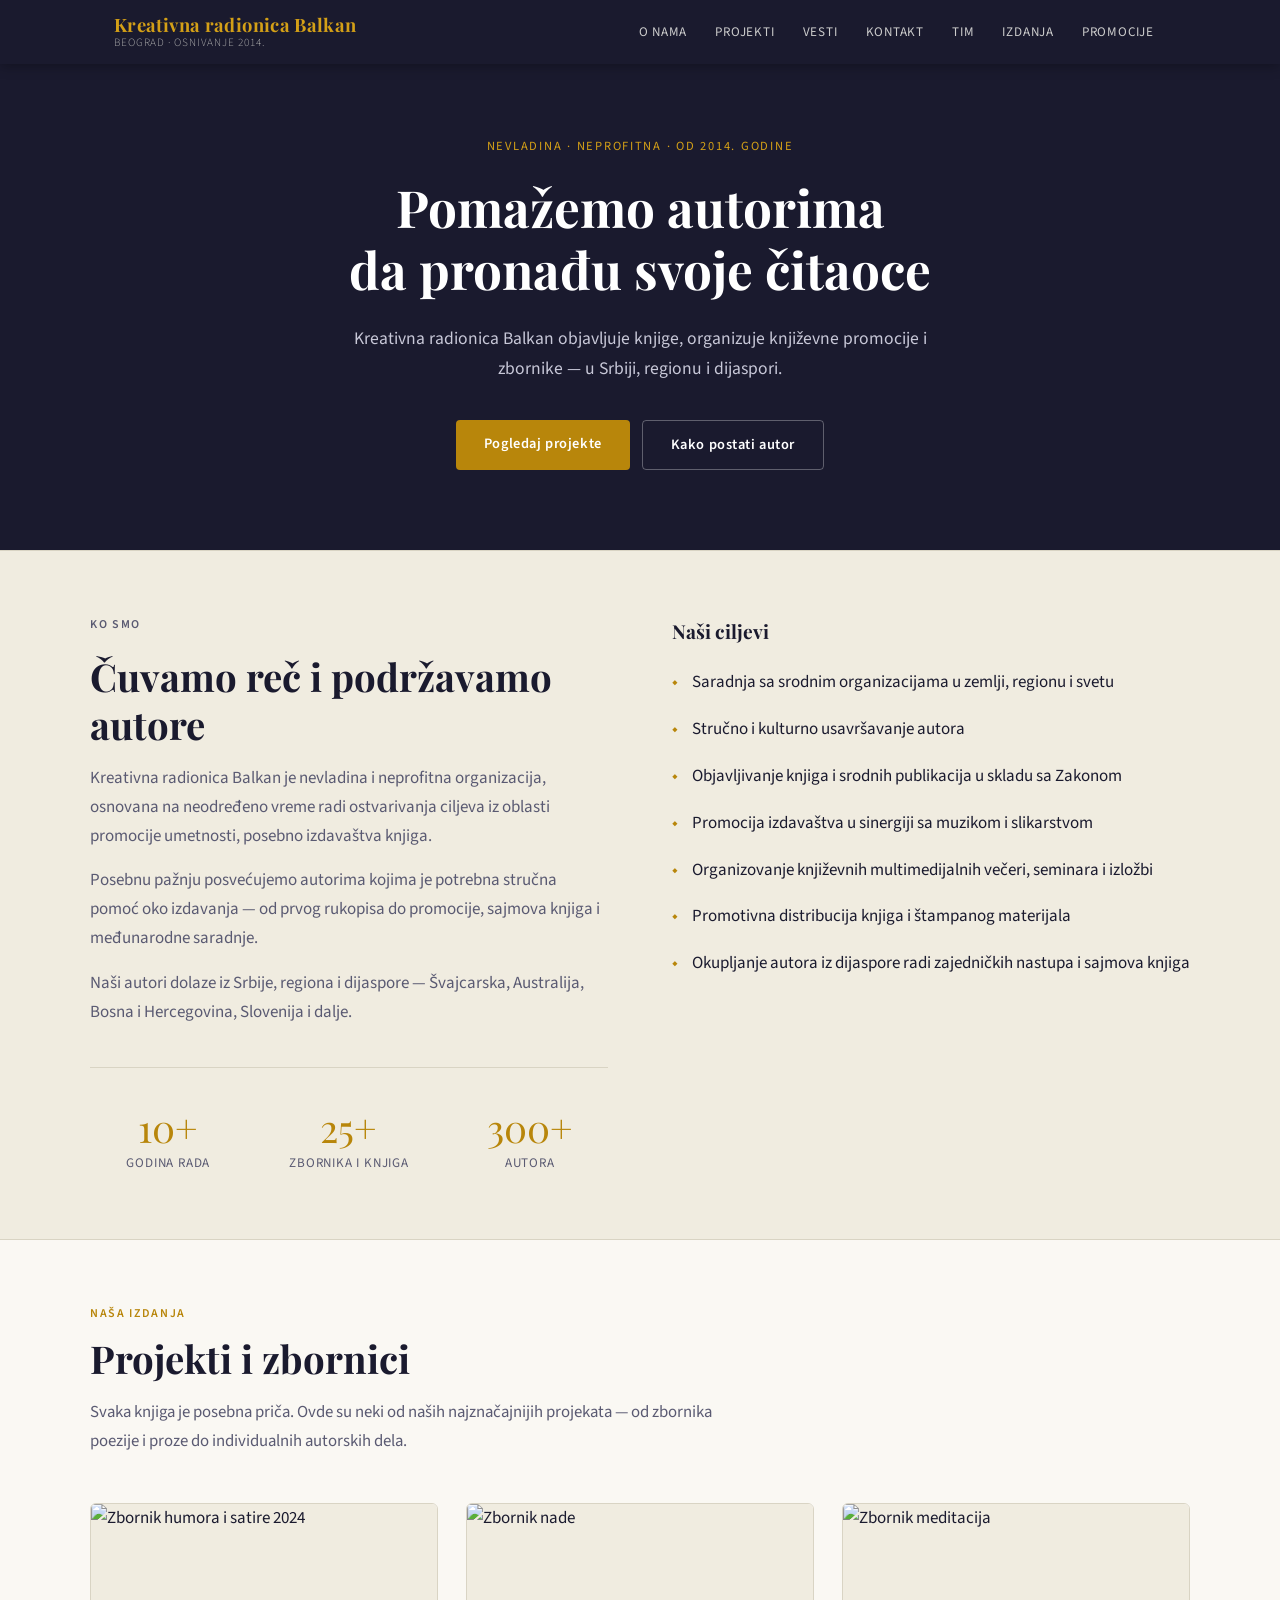
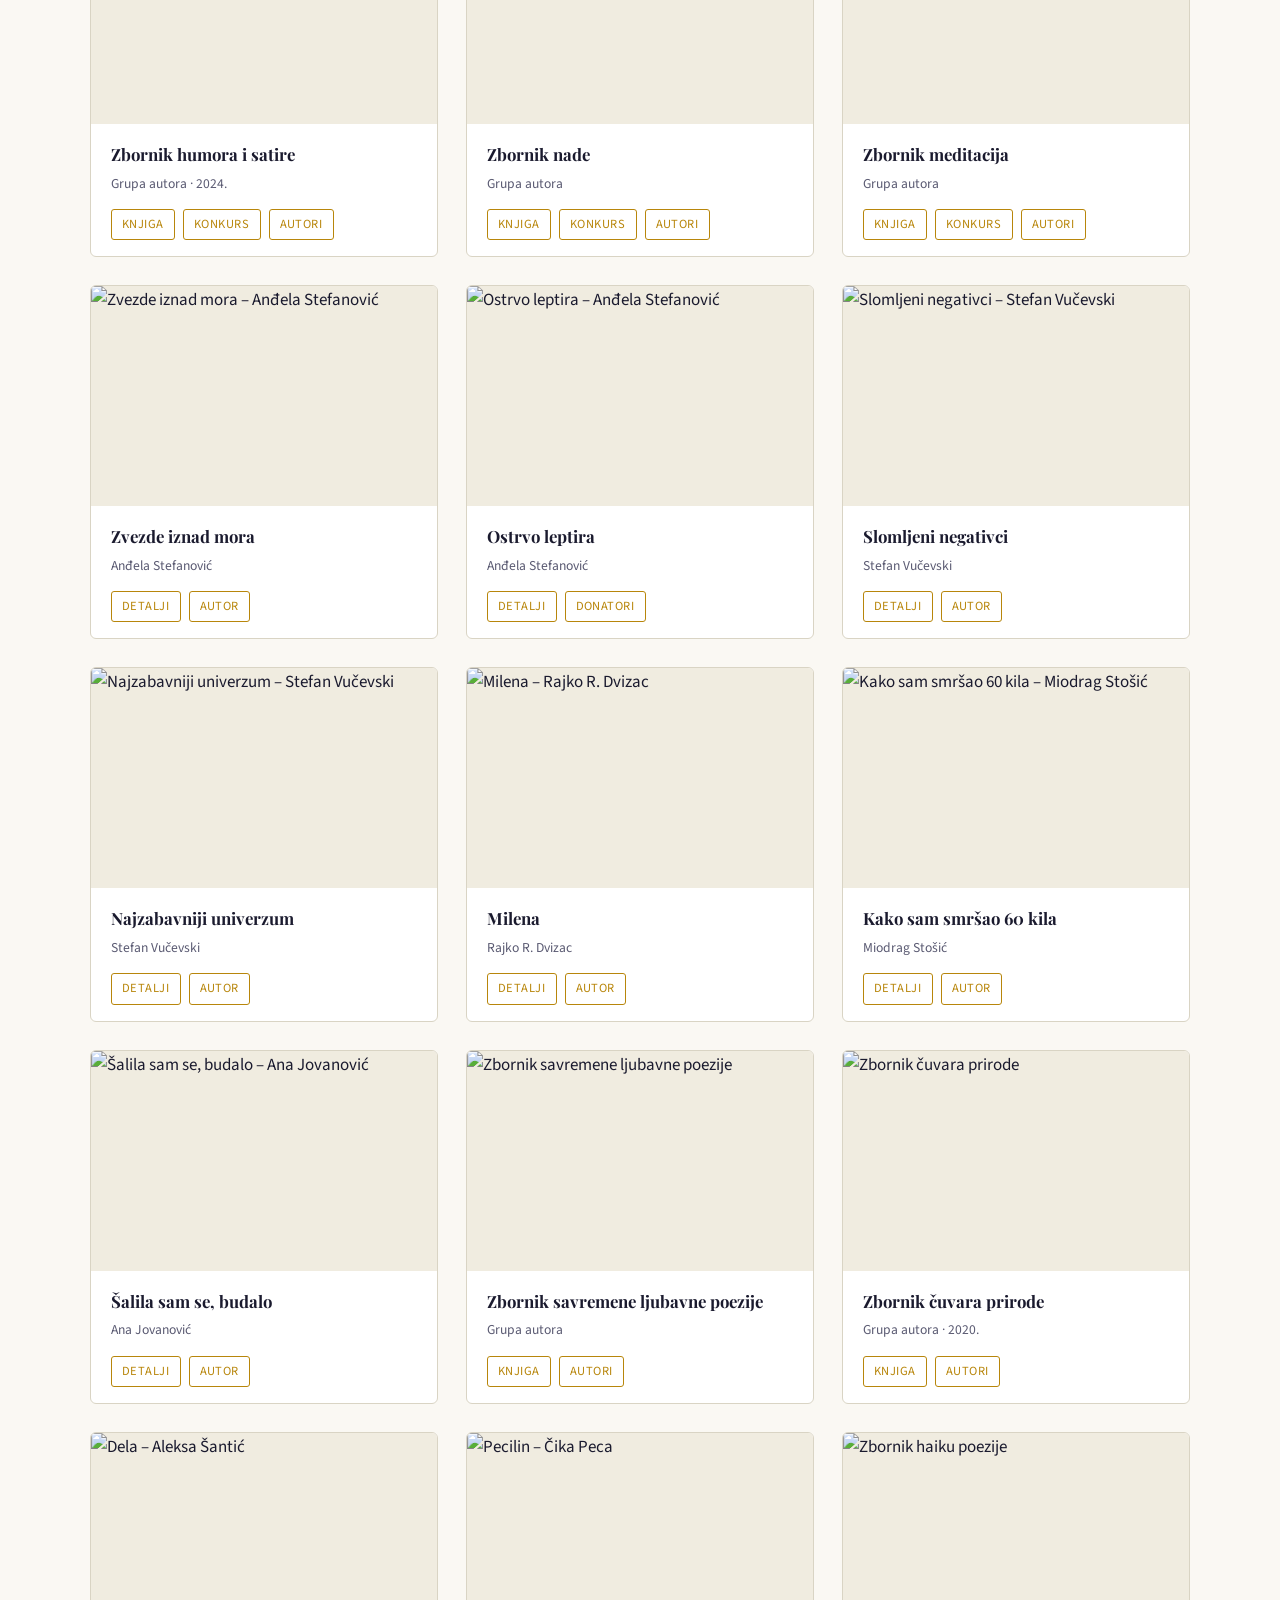
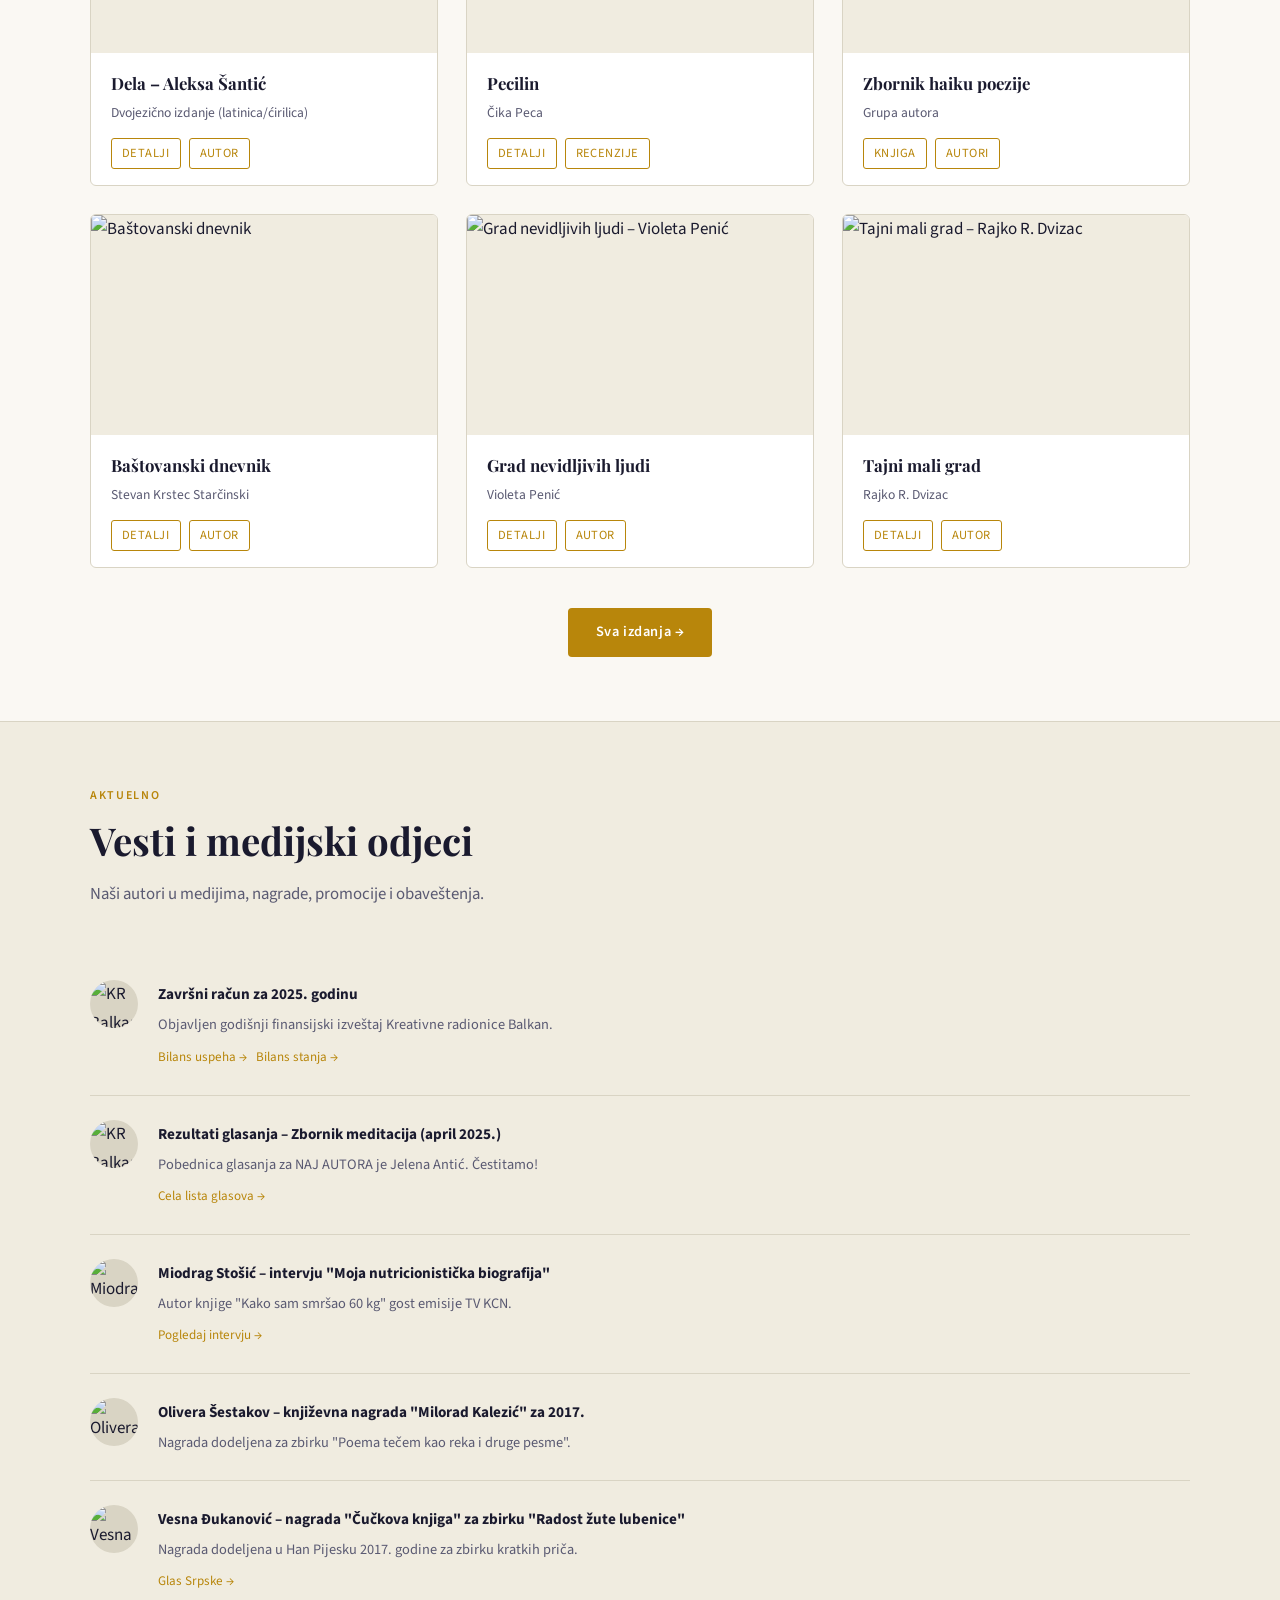
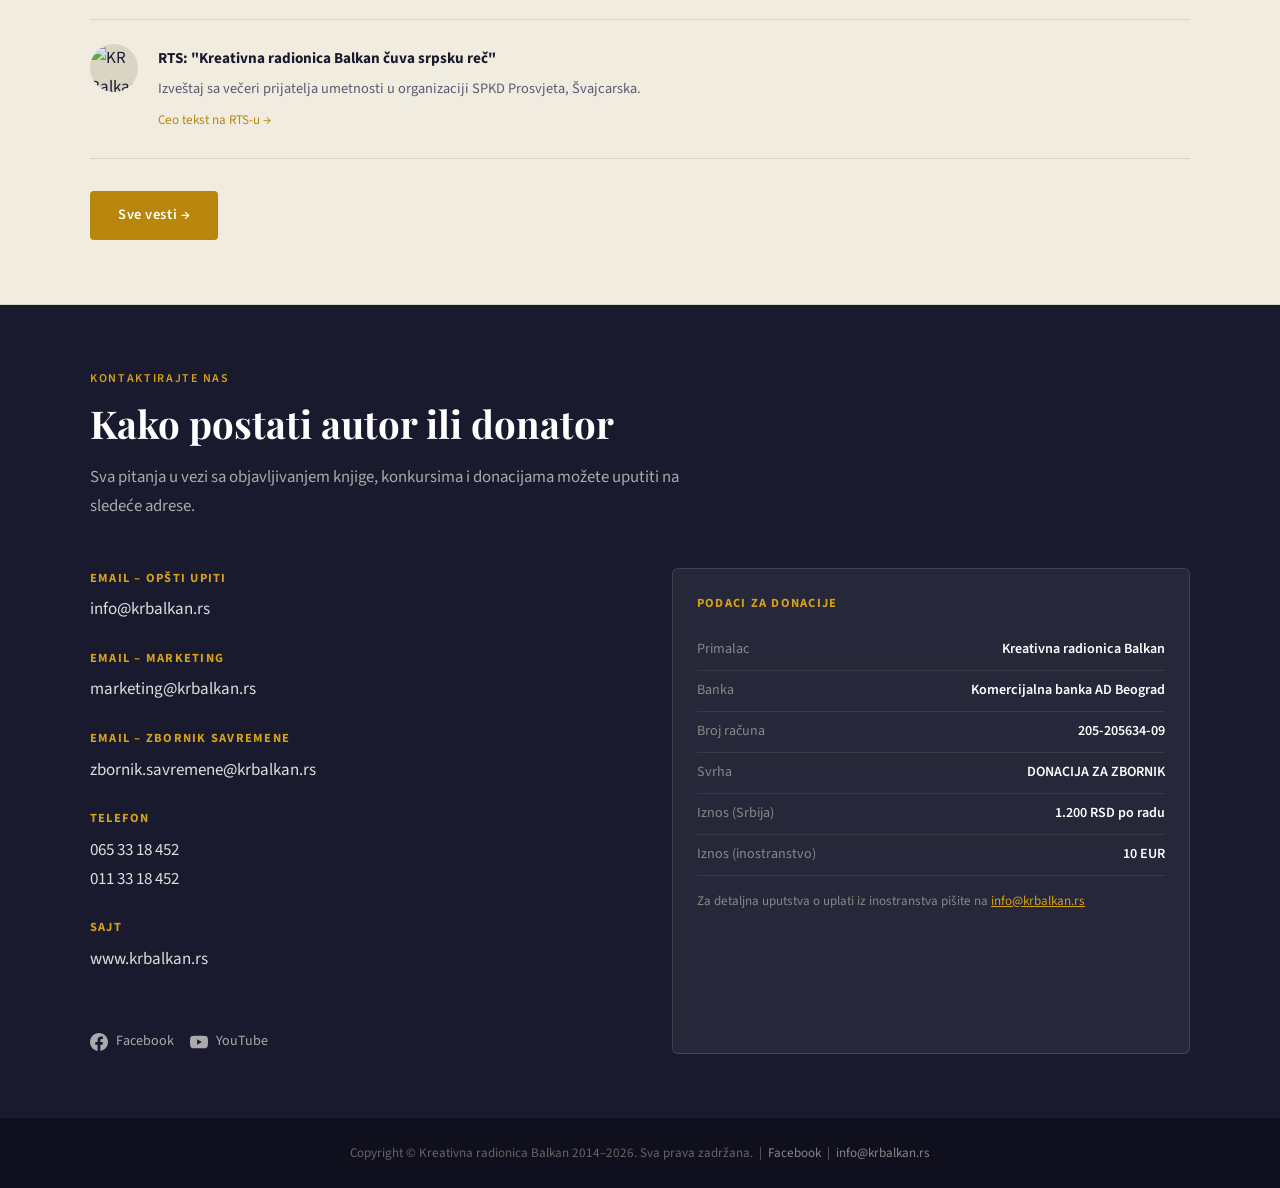
==== index.html @ 3a6af576 "Rename index-2.html to index.html" ====
<!DOCTYPE html>
<html lang="sr">
<head>
  <meta charset="UTF-8">
  <meta name="viewport" content="width=device-width, initial-scale=1.0">
  <title>Kreativna radionica Balkan – Izdavaštvo knjiga, Beograd</title>
  <meta name="description" content="Kreativna radionica Balkan je nevladina neprofitna organizacija iz Beograda koja pomaže autorima da objave knjige, organizuje književne večeri, promocije i konkurse za zbornike.">
  <meta name="keywords" content="kreativna radionica balkan, izdavaštvo knjiga Beograd, objava knjige, književne promocije, zbornici, poezija, proza, KR Balkan">
  <meta name="author" content="Kreativna radionica Balkan">
  <meta property="og:title" content="Kreativna radionica Balkan – Izdavaštvo knjiga">
  <meta property="og:description" content="Pomažemo autorima da objave knjige. Beograd i dijaspora. Zbornici, promocije, međunarodna saradnja.">
  <meta property="og:url" content="https://www.krbalkan.rs">
  <meta property="og:type" content="website">
  <link rel="canonical" href="https://www.krbalkan.rs/">
  <link rel="preconnect" href="https://fonts.googleapis.com">
  <link rel="preconnect" href="https://fonts.gstatic.com" crossorigin>
  <link href="https://fonts.googleapis.com/css2?family=Playfair+Display:ital,wght@0,400;0,700;1,400&family=Source+Sans+3:wght@300;400;600&display=swap" rel="stylesheet">

  <style>
    *, *::before, *::after { box-sizing: border-box; margin: 0; padding: 0; }

    :root {
      --ink:      #1a1a2e;
      --paper:    #faf8f3;
      --cream:    #f0ece0;
      --gold:     #b8860b;
      --gold-lt:  #d4a017;
      --rust:     #8b3a3a;
      --mid:      #5a5a72;
      --rule:     #d9d4c4;
    }

    html { scroll-behavior: smooth; }

    body {
      font-family: 'Source Sans 3', sans-serif;
      background: var(--paper);
      color: var(--ink);
      font-size: 17px;
      line-height: 1.7;
    }

    /* ── HEADER ── */
    header {
      background: var(--ink);
      padding: 0;
      position: sticky;
      top: 0;
      z-index: 100;
      box-shadow: 0 2px 12px rgba(0,0,0,0.3);
    }

    .header-inner {
      max-width: 1100px;
      margin: 0 auto;
      display: flex;
      align-items: center;
      justify-content: space-between;
      padding: 0 24px;
      height: 64px;
    }

    .logo-text {
      font-family: 'Playfair Display', serif;
      color: var(--gold-lt);
      font-size: 1.15rem;
      font-weight: 700;
      letter-spacing: 0.02em;
      text-decoration: none;
      line-height: 1.2;
    }

    .logo-text span {
      display: block;
      font-size: 0.7rem;
      color: #aaa;
      font-weight: 300;
      font-family: 'Source Sans 3', sans-serif;
      letter-spacing: 0.08em;
      text-transform: uppercase;
    }

    nav { display: flex; gap: 4px; }

    nav a {
      color: #ccc;
      text-decoration: none;
      font-size: 0.82rem;
      letter-spacing: 0.06em;
      text-transform: uppercase;
      padding: 8px 12px;
      border-radius: 4px;
      transition: color 0.2s, background 0.2s;
    }

    nav a:hover { color: var(--gold-lt); background: rgba(255,255,255,0.06); }

    .hamburger {
      display: none;
      flex-direction: column;
      gap: 5px;
      cursor: pointer;
      padding: 4px;
      background: none;
      border: none;
    }

    .hamburger span {
      display: block;
      width: 24px;
      height: 2px;
      background: #ccc;
      transition: all 0.3s;
    }

    /* ── HERO ── */
    .hero {
      background: var(--ink);
      color: white;
      padding: 72px 24px 80px;
      text-align: center;
      position: relative;
      overflow: hidden;
    }

    .hero::before {
      content: '';
      position: absolute;
      inset: 0;
      background: url('dugmici/banner.jpg') center/cover no-repeat;
      opacity: 0.12;
    }

    .hero-inner { position: relative; max-width: 720px; margin: 0 auto; }

    .hero-eyebrow {
      font-size: 0.78rem;
      letter-spacing: 0.14em;
      text-transform: uppercase;
      color: var(--gold-lt);
      margin-bottom: 20px;
    }

    .hero h1 {
      font-family: 'Playfair Display', serif;
      font-size: clamp(2rem, 5vw, 3.2rem);
      line-height: 1.2;
      margin-bottom: 24px;
      font-weight: 700;
    }

    .hero-lead {
      font-size: 1.1rem;
      color: #c8c8d8;
      max-width: 580px;
      margin: 0 auto 36px;
    }

    .hero-cta {
      display: inline-flex;
      gap: 12px;
      flex-wrap: wrap;
      justify-content: center;
    }

    .btn {
      display: inline-block;
      padding: 12px 28px;
      border-radius: 4px;
      text-decoration: none;
      font-size: 0.9rem;
      letter-spacing: 0.04em;
      transition: all 0.2s;
      font-weight: 600;
    }

    .btn-primary {
      background: var(--gold);
      color: white;
    }

    .btn-primary:hover { background: var(--gold-lt); }

    .btn-outline {
      border: 1px solid rgba(255,255,255,0.3);
      color: white;
    }

    .btn-outline:hover { border-color: var(--gold-lt); color: var(--gold-lt); }

    /* ── SECTIONS ── */
    section { padding: 64px 24px; }

    .section-inner { max-width: 1100px; margin: 0 auto; }

    .section-label {
      font-size: 0.75rem;
      letter-spacing: 0.14em;
      text-transform: uppercase;
      color: var(--gold);
      margin-bottom: 10px;
      font-weight: 600;
    }

    .section-title {
      font-family: 'Playfair Display', serif;
      font-size: clamp(1.6rem, 3.5vw, 2.4rem);
      margin-bottom: 16px;
      line-height: 1.25;
    }

    .section-lead {
      color: var(--mid);
      max-width: 640px;
      margin-bottom: 48px;
      font-size: 1.05rem;
    }

    .rule { border: none; border-top: 1px solid var(--rule); margin: 0; }

    /* ── O NAMA ── */
    .about { background: var(--cream); }

    .about-grid {
      display: grid;
      grid-template-columns: 1fr 1fr;
      gap: 48px 64px;
      align-items: start;
    }

    .about-text p { color: var(--mid); margin-bottom: 16px; }

    .about-stat-row {
      display: grid;
      grid-template-columns: repeat(3, 1fr);
      gap: 24px;
      margin-top: 40px;
      padding-top: 40px;
      border-top: 1px solid var(--rule);
    }

    .stat { text-align: center; }

    .stat-num {
      font-family: 'Playfair Display', serif;
      font-size: 2.4rem;
      color: var(--gold);
      line-height: 1;
    }

    .stat-label { font-size: 0.82rem; color: var(--mid); margin-top: 6px; text-transform: uppercase; letter-spacing: 0.06em; }

    .about-goals h3 {
      font-family: 'Playfair Display', serif;
      font-size: 1.2rem;
      margin-bottom: 20px;
    }

    .goal-list { list-style: none; }

    .goal-list li {
      display: flex;
      gap: 14px;
      margin-bottom: 18px;
      align-items: flex-start;
    }

    .goal-list li::before {
      content: '◆';
      color: var(--gold);
      font-size: 0.6rem;
      margin-top: 7px;
      flex-shrink: 0;
    }

    /* ── PROJEKTI ── */
    .projects-grid {
      display: grid;
      grid-template-columns: repeat(auto-fill, minmax(280px, 1fr));
      gap: 28px;
    }

    .book-card {
      background: white;
      border: 1px solid var(--rule);
      border-radius: 6px;
      overflow: hidden;
      transition: box-shadow 0.2s, transform 0.2s;
    }

    .book-card:hover {
      box-shadow: 0 8px 28px rgba(0,0,0,0.1);
      transform: translateY(-3px);
    }

    .book-cover {
      width: 100%;
      height: 220px;
      object-fit: cover;
      object-position: top;
      display: block;
      background: var(--cream);
    }

    .book-body { padding: 20px 20px 16px; }

    .book-title {
      font-family: 'Playfair Display', serif;
      font-size: 1.05rem;
      margin-bottom: 6px;
      line-height: 1.3;
    }

    .book-author {
      font-size: 0.85rem;
      color: var(--mid);
      margin-bottom: 14px;
    }

    .book-links { display: flex; flex-wrap: wrap; gap: 8px; }

    .book-link {
      font-size: 0.78rem;
      letter-spacing: 0.04em;
      text-transform: uppercase;
      color: var(--gold);
      text-decoration: none;
      border: 1px solid var(--gold);
      padding: 4px 10px;
      border-radius: 3px;
      transition: all 0.2s;
    }

    .book-link:hover { background: var(--gold); color: white; }

    /* ── INFO / VESTI ── */
    .news { background: var(--cream); }

    .news-list { display: flex; flex-direction: column; gap: 0; }

    .news-item {
      display: flex;
      gap: 20px;
      padding: 24px 0;
      border-bottom: 1px solid var(--rule);
      align-items: flex-start;
    }

    .news-avatar {
      width: 48px;
      height: 48px;
      border-radius: 50%;
      object-fit: cover;
      flex-shrink: 0;
      background: var(--rule);
    }

    .news-content {}
    .news-content strong { font-size: 0.95rem; }
    .news-content p { color: var(--mid); font-size: 0.9rem; margin-top: 4px; }

    .news-link {
      display: inline-block;
      margin-top: 8px;
      font-size: 0.82rem;
      color: var(--gold);
      text-decoration: none;
    }

    .news-link:hover { text-decoration: underline; }

    /* ── KONTAKT ── */
    .contact { background: var(--ink); color: white; }

    .contact .section-title { color: white; }
    .contact .section-lead { color: #aaa; }

    .contact-grid {
      display: grid;
      grid-template-columns: 1fr 1fr;
      gap: 64px;
    }

    .contact-info { display: flex; flex-direction: column; gap: 24px; }

    .contact-block {}

    .contact-block h4 {
      font-size: 0.78rem;
      letter-spacing: 0.1em;
      text-transform: uppercase;
      color: var(--gold-lt);
      margin-bottom: 6px;
    }

    .contact-block a { color: #ddd; text-decoration: none; }
    .contact-block a:hover { color: var(--gold-lt); }

    .social-row { display: flex; gap: 16px; margin-top: 32px; }

    .social-link {
      display: inline-flex;
      align-items: center;
      gap: 8px;
      color: #aaa;
      text-decoration: none;
      font-size: 0.88rem;
      transition: color 0.2s;
    }

    .social-link:hover { color: var(--gold-lt); }

    .bank-box {
      background: rgba(255,255,255,0.06);
      border: 1px solid rgba(255,255,255,0.12);
      border-radius: 6px;
      padding: 24px;
    }

    .bank-box h4 {
      font-size: 0.78rem;
      letter-spacing: 0.1em;
      text-transform: uppercase;
      color: var(--gold-lt);
      margin-bottom: 16px;
    }

    .bank-row { display: flex; justify-content: space-between; padding: 8px 0; border-bottom: 1px solid rgba(255,255,255,0.08); font-size: 0.88rem; }
    .bank-row:last-child { border-bottom: none; }
    .bank-row span:first-child { color: #888; }
    .bank-row span:last-child { color: white; font-weight: 600; }

    /* ── FOOTER ── */
    footer {
      background: #0f0f1e;
      color: #666;
      text-align: center;
      padding: 24px;
      font-size: 0.82rem;
    }

    footer a { color: #888; text-decoration: none; }
    footer a:hover { color: var(--gold-lt); }

    /* ── MOBILE NAV ── */
    @media (max-width: 768px) {
      .hamburger { display: flex; }

      nav {
        display: none;
        position: absolute;
        top: 64px;
        left: 0;
        right: 0;
        background: var(--ink);
        flex-direction: column;
        padding: 12px 0;
        border-top: 1px solid rgba(255,255,255,0.1);
      }

      nav.open { display: flex; }
      nav a { padding: 12px 24px; font-size: 0.9rem; }

      .about-grid { grid-template-columns: 1fr; gap: 32px; }
      .about-stat-row { grid-template-columns: repeat(3, 1fr); }
      .contact-grid { grid-template-columns: 1fr; gap: 40px; }
      .projects-grid { grid-template-columns: repeat(auto-fill, minmax(240px, 1fr)); }
    }

    @media (max-width: 480px) {
      .about-stat-row { grid-template-columns: 1fr 1fr; }
      .stat:last-child { grid-column: span 2; }
    }
  </style>
</head>
<body>

<!-- ══ HEADER ══ -->
<header>
  <div class="header-inner">
    <a href="#" class="logo-text">
      Kreativna radionica Balkan
      <span>Beograd · Osnivanje 2014.</span>
    </a>
    <button class="hamburger" id="hamburger" aria-label="Meni">
      <span></span><span></span><span></span>
    </button>
    <nav id="nav">
      <a href="#o-nama">O nama</a>
      <a href="#projekti">Projekti</a>
      <a href="#vesti">Vesti</a>
      <a href="#kontakt">Kontakt</a>
      <a href="kreativni_tim.html">Tim</a>
      <a href="izdanja.html">Izdanja</a>
      <a href="promocije.html">Promocije</a>
    </nav>
  </div>
</header>

<!-- ══ HERO ══ -->
<section class="hero">
  <div class="hero-inner">
    <p class="hero-eyebrow">Nevladina · Neprofitna · Od 2014. godine</p>
    <h1>Pomažemo autorima<br>da pronađu svoje čitaoce</h1>
    <p class="hero-lead">
      Kreativna radionica Balkan objavljuje knjige, organizuje književne promocije i zbornike — u Srbiji, regionu i dijaspori.
    </p>
    <div class="hero-cta">
      <a href="#projekti" class="btn btn-primary">Pogledaj projekte</a>
      <a href="#kontakt" class="btn btn-outline">Kako postati autor</a>
    </div>
  </div>
</section>

<hr class="rule">

<!-- ══ O NAMA ══ -->
<section class="about" id="o-nama">
  <div class="section-inner">
    <div class="about-grid">
      <div class="about-text">
        <p class="section-label">Ko smo</p>
        <h2 class="section-title">Čuvamo reč i podržavamo autore</h2>
        <p>
          Kreativna radionica Balkan je nevladina i neprofitna organizacija, osnovana na neodređeno vreme radi ostvarivanja ciljeva iz oblasti promocije umetnosti, posebno izdavaštva knjiga.
        </p>
        <p>
          Posebnu pažnju posvećujemo autorima kojima je potrebna stručna pomoć oko izdavanja — od prvog rukopisa do promocije, sajmova knjiga i međunarodne saradnje.
        </p>
        <p>
          Naši autori dolaze iz Srbije, regiona i dijaspore — Švajcarska, Australija, Bosna i Hercegovina, Slovenija i dalje.
        </p>

        <div class="about-stat-row">
          <div class="stat">
            <div class="stat-num">10+</div>
            <div class="stat-label">Godina rada</div>
          </div>
          <div class="stat">
            <div class="stat-num">25+</div>
            <div class="stat-label">Zbornika i knjiga</div>
          </div>
          <div class="stat">
            <div class="stat-num">300+</div>
            <div class="stat-label">Autora</div>
          </div>
        </div>
      </div>

      <div class="about-goals">
        <h3>Naši ciljevi</h3>
        <ul class="goal-list">
          <li>Saradnja sa srodnim organizacijama u zemlji, regionu i svetu</li>
          <li>Stručno i kulturno usavršavanje autora</li>
          <li>Objavljivanje knjiga i srodnih publikacija u skladu sa Zakonom</li>
          <li>Promocija izdavaštva u sinergiji sa muzikom i slikarstvom</li>
          <li>Organizovanje književnih multimedijalnih večeri, seminara i izložbi</li>
          <li>Promotivna distribucija knjiga i štampanog materijala</li>
          <li>Okupljanje autora iz dijaspore radi zajedničkih nastupa i sajmova knjiga</li>
        </ul>
      </div>
    </div>
  </div>
</section>

<hr class="rule">

<!-- ══ PROJEKTI ══ -->
<section id="projekti">
  <div class="section-inner">
    <p class="section-label">Naša izdanja</p>
    <h2 class="section-title">Projekti i zbornici</h2>
    <p class="section-lead">Svaka knjiga je posebna priča. Ovde su neki od naših najznačajnijih projekata — od zbornika poezije i proze do individualnih autorskih dela.</p>

    <div class="projects-grid">

      <div class="book-card">
        <img class="book-cover" src="projekti/zbornik-humora-i-satire-cirilica.jpg" alt="Zbornik humora i satire 2024" loading="lazy">
        <div class="book-body">
          <h3 class="book-title">Zbornik humora i satire</h3>
          <p class="book-author">Grupa autora · 2024.</p>
          <div class="book-links">
            <a class="book-link" href="projekti/zbornik humora i satire 2024.pdf">Knjiga</a>
            <a class="book-link" href="projekti/konkurs - zbornik humora i satire.pdf">Konkurs</a>
            <a class="book-link" href="zbornik-humora-i-satire_autori.html">Autori</a>
          </div>
        </div>
      </div>

      <div class="book-card">
        <img class="book-cover" src="projekti/zbornik-nade.jpg" alt="Zbornik nade" loading="lazy">
        <div class="book-body">
          <h3 class="book-title">Zbornik nade</h3>
          <p class="book-author">Grupa autora</p>
          <div class="book-links">
            <a class="book-link" href="projekti/zbornik nade.pdf">Knjiga</a>
            <a class="book-link" href="projekti/konkurs za zbornik nade.pdf">Konkurs</a>
            <a class="book-link" href="zbornik-nade_autori.html">Autori</a>
          </div>
        </div>
      </div>

      <div class="book-card">
        <img class="book-cover" src="projekti/zbornik-meditacija.jpg" alt="Zbornik meditacija" loading="lazy">
        <div class="book-body">
          <h3 class="book-title">Zbornik meditacija</h3>
          <p class="book-author">Grupa autora</p>
          <div class="book-links">
            <a class="book-link" href="projekti/zbornik-meditacija_glasanje.pdf">Knjiga</a>
            <a class="book-link" href="projekti/konkurs - zbornik meditacija.pdf">Konkurs</a>
            <a class="book-link" href="zbornik-meditacija_autori.html">Autori</a>
          </div>
        </div>
      </div>

      <div class="book-card">
        <img class="book-cover" src="izdanja/zvezde-iznad-mora.jpg" alt="Zvezde iznad mora – Anđela Stefanović" loading="lazy">
        <div class="book-body">
          <h3 class="book-title">Zvezde iznad mora</h3>
          <p class="book-author">Anđela Stefanović</p>
          <div class="book-links">
            <a class="book-link" href="zvezde-iznad-mora(2).html">Detalji</a>
            <a class="book-link" href="autor-andjela-stefanovic(4).html">Autor</a>
          </div>
        </div>
      </div>

      <div class="book-card">
        <img class="book-cover" src="projekti/ostrvo-leptira.jpg" alt="Ostrvo leptira – Anđela Stefanović" loading="lazy">
        <div class="book-body">
          <h3 class="book-title">Ostrvo leptira</h3>
          <p class="book-author">Anđela Stefanović</p>
          <div class="book-links">
            <a class="book-link" href="ostrvo-leptira(2).html">Detalji</a>
            <a class="book-link" href="donatori-pojedinci_ostrvo-leptira.html">Donatori</a>
          </div>
        </div>
      </div>

      <div class="book-card">
        <img class="book-cover" src="izdanja/slomljeni-negativci.jpg" alt="Slomljeni negativci – Stefan Vučevski" loading="lazy">
        <div class="book-body">
          <h3 class="book-title">Slomljeni negativci</h3>
          <p class="book-author">Stefan Vučevski</p>
          <div class="book-links">
            <a class="book-link" href="slomljeni-negativci(2).html">Detalji</a>
            <a class="book-link" href="autor-stefan-vucevski_2(2).html">Autor</a>
          </div>
        </div>
      </div>

      <div class="book-card">
        <img class="book-cover" src="projekti/najzabavniji-univerzum.jpg" alt="Najzabavniji univerzum – Stefan Vučevski" loading="lazy">
        <div class="book-body">
          <h3 class="book-title">Najzabavniji univerzum</h3>
          <p class="book-author">Stefan Vučevski</p>
          <div class="book-links">
            <a class="book-link" href="najzabavniji-univerzum(2).html">Detalji</a>
            <a class="book-link" href="autor-stefan-vucevski_2(2).html">Autor</a>
          </div>
        </div>
      </div>

      <div class="book-card">
        <img class="book-cover" src="projekti/milena.jpg" alt="Milena – Rajko R. Dvizac" loading="lazy">
        <div class="book-body">
          <h3 class="book-title">Milena</h3>
          <p class="book-author">Rajko R. Dvizac</p>
          <div class="book-links">
            <a class="book-link" href="milena(2).html">Detalji</a>
            <a class="book-link" href="autor-rajko-dvizac(5).html">Autor</a>
          </div>
        </div>
      </div>

      <div class="book-card">
        <img class="book-cover" src="izdanja/kako-sam-smrsao-60-kila.jpg" alt="Kako sam smršao 60 kila – Miodrag Stošić" loading="lazy">
        <div class="book-body">
          <h3 class="book-title">Kako sam smršao 60 kila</h3>
          <p class="book-author">Miodrag Stošić</p>
          <div class="book-links">
            <a class="book-link" href="kako-sam-smrsao-60-kila(2).html">Detalji</a>
            <a class="book-link" href="autor-miodrag-stosic(4).html">Autor</a>
          </div>
        </div>
      </div>

      <div class="book-card">
        <img class="book-cover" src="izdanja/salila-sam-se,-budalo.jpg" alt="Šalila sam se, budalo – Ana Jovanović" loading="lazy">
        <div class="book-body">
          <h3 class="book-title">Šalila sam se, budalo</h3>
          <p class="book-author">Ana Jovanović</p>
          <div class="book-links">
            <a class="book-link" href="salila-sam-se,-budalo(2).html">Detalji</a>
            <a class="book-link" href="autor-ana-jovanovic.html">Autor</a>
          </div>
        </div>
      </div>

      <div class="book-card">
        <img class="book-cover" src="projekti/zbornik-savremene-ljubavne-poezije.jpg" alt="Zbornik savremene ljubavne poezije" loading="lazy">
        <div class="book-body">
          <h3 class="book-title">Zbornik savremene ljubavne poezije</h3>
          <p class="book-author">Grupa autora</p>
          <div class="book-links">
            <a class="book-link" href="projekti/zbornik savremene ljubavne poezije.pdf">Knjiga</a>
            <a class="book-link" href="zbornik-savremene-ljubavne-poezije_autori.html">Autori</a>
          </div>
        </div>
      </div>

      <div class="book-card">
        <img class="book-cover" src="projekti/zbornik-cuvara-prirode.jpg" alt="Zbornik čuvara prirode" loading="lazy">
        <div class="book-body">
          <h3 class="book-title">Zbornik čuvara prirode</h3>
          <p class="book-author">Grupa autora · 2020.</p>
          <div class="book-links">
            <a class="book-link" href="projekti/zbornik cuvara prirode.pdf">Knjiga</a>
            <a class="book-link" href="zbornik-cuvara-prirode_autori.html">Autori</a>
          </div>
        </div>
      </div>

      <div class="book-card">
        <img class="book-cover" src="projekti/dela-(aleksa-santic)-dvojezicno.jpg" alt="Dela – Aleksa Šantić" loading="lazy">
        <div class="book-body">
          <h3 class="book-title">Dela – Aleksa Šantić</h3>
          <p class="book-author">Dvojezično izdanje (latinica/ćirilica)</p>
          <div class="book-links">
            <a class="book-link" href="projekti_aleksa-santic-dela.html">Detalji</a>
            <a class="book-link" href="autor-aleksa-santic(4).html">Autor</a>
          </div>
        </div>
      </div>

      <div class="book-card">
        <img class="book-cover" src="projekti/pecilin.jpg" alt="Pecilin – Čika Peca" loading="lazy">
        <div class="book-body">
          <h3 class="book-title">Pecilin</h3>
          <p class="book-author">Čika Peca</p>
          <div class="book-links">
            <a class="book-link" href="pecilin.html">Detalji</a>
            <a class="book-link" href="recenzije_pecilin.html">Recenzije</a>
          </div>
        </div>
      </div>

      <div class="book-card">
        <img class="book-cover" src="projekti/zbornik-haiku-poezije.jpg" alt="Zbornik haiku poezije" loading="lazy">
        <div class="book-body">
          <h3 class="book-title">Zbornik haiku poezije</h3>
          <p class="book-author">Grupa autora</p>
          <div class="book-links">
            <a class="book-link" href="projekti/zbornik haiku poezije.pdf">Knjiga</a>
            <a class="book-link" href="zbornik-haiku_poezije_autori.html">Autori</a>
          </div>
        </div>
      </div>

      <div class="book-card">
        <img class="book-cover" src="projekti/bastovanski-dnevnik--knjiga-01.jpg" alt="Baštovanski dnevnik" loading="lazy">
        <div class="book-body">
          <h3 class="book-title">Baštovanski dnevnik</h3>
          <p class="book-author">Stevan Krstec Starčinski</p>
          <div class="book-links">
            <a class="book-link" href="bastovanski-dnevnik-knjiga1.html">Detalji</a>
            <a class="book-link" href="stevan-projekti.html">Autor</a>
          </div>
        </div>
      </div>

      <div class="book-card">
        <img class="book-cover" src="izdanja/grad-nevidljivih-ljudi.jpg" alt="Grad nevidljivih ljudi – Violeta Penić" loading="lazy">
        <div class="book-body">
          <h3 class="book-title">Grad nevidljivih ljudi</h3>
          <p class="book-author">Violeta Penić</p>
          <div class="book-links">
            <a class="book-link" href="grad-nevidljivih-ljudi(2).html">Detalji</a>
            <a class="book-link" href="autor-violeta-penic(4).html">Autor</a>
          </div>
        </div>
      </div>

      <div class="book-card">
        <img class="book-cover" src="projekti/tajni-mali-grad.jpg" alt="Tajni mali grad – Rajko R. Dvizac" loading="lazy">
        <div class="book-body">
          <h3 class="book-title">Tajni mali grad</h3>
          <p class="book-author">Rajko R. Dvizac</p>
          <div class="book-links">
            <a class="book-link" href="tajni-mali-grad(2).html">Detalji</a>
            <a class="book-link" href="autor-rajko-dvizac(4).html">Autor</a>
          </div>
        </div>
      </div>

    </div>

    <p style="margin-top:40px; text-align:center;">
      <a href="izdanja.html" class="btn btn-primary" style="background:var(--gold);">Sva izdanja →</a>
    </p>
  </div>
</section>

<hr class="rule">

<!-- ══ VESTI ══ -->
<section class="news" id="vesti">
  <div class="section-inner">
    <p class="section-label">Aktuelno</p>
    <h2 class="section-title">Vesti i medijski odjeci</h2>
    <p class="section-lead">Naši autori u medijima, nagrade, promocije i obaveštenja.</p>

    <div class="news-list">

      <div class="news-item">
        <img class="news-avatar" src="dugmici/profile_picture1.jpg" alt="KR Balkan">
        <div class="news-content">
          <strong>Završni račun za 2025. godinu</strong>
          <p>Objavljen godišnji finansijski izveštaj Kreativne radionice Balkan.</p>
          <a class="news-link" href="info/zavrsni racun 2025-bilans uspeha.pdf">Bilans uspeha →</a>
          &nbsp;
          <a class="news-link" href="info/zavrsni racun 2025-bilans stanja.pdf">Bilans stanja →</a>
        </div>
      </div>

      <div class="news-item">
        <img class="news-avatar" src="dugmici/profile_picture1.jpg" alt="KR Balkan">
        <div class="news-content">
          <strong>Rezultati glasanja – Zbornik meditacija (april 2025.)</strong>
          <p>Pobednica glasanja za NAJ AUTORA je Jelena Antić. Čestitamo!</p>
          <a class="news-link" href="info.html">Cela lista glasova →</a>
        </div>
      </div>

      <div class="news-item">
        <img class="news-avatar" src="autori/miodrag-stosic-2(4).jpg" alt="Miodrag Stošić">
        <div class="news-content">
          <strong>Miodrag Stošić – intervju "Moja nutricionistička biografija"</strong>
          <p>Autor knjige "Kako sam smršao 60 kg" gost emisije TV KCN.</p>
          <a class="news-link" href="https://www.youtube.com/watch?v=43dzVXLql_s" target="_blank" rel="noopener">Pogledaj intervju →</a>
        </div>
      </div>

      <div class="news-item">
        <img class="news-avatar" src="autori/olivera-sestakov(4).jpg" alt="Olivera Šestakov">
        <div class="news-content">
          <strong>Olivera Šestakov – književna nagrada "Milorad Kalezić" za 2017.</strong>
          <p>Nagrada dodeljena za zbirku "Poema tečem kao reka i druge pesme".</p>
        </div>
      </div>

      <div class="news-item">
        <img class="news-avatar" src="autori/vesna-djukanovic(4).jpg" alt="Vesna Đukanović">
        <div class="news-content">
          <strong>Vesna Đukanović – nagrada "Čučkova knjiga" za zbirku "Radost žute lubenice"</strong>
          <p>Nagrada dodeljena u Han Pijesku 2017. godine za zbirku kratkih priča.</p>
          <a class="news-link" href="http://www.glassrpske.com/kultura/vijesti/Vesna-Djukanovic-dobitnik-nagrade-Cuckova-knjiga/lat/232050.html" target="_blank" rel="noopener">Glas Srpske →</a>
        </div>
      </div>

      <div class="news-item">
        <img class="news-avatar" src="dugmici/profile_picture1.jpg" alt="KR Balkan">
        <div class="news-content">
          <strong>RTS: "Kreativna radionica Balkan čuva srpsku reč"</strong>
          <p>Izveštaj sa večeri prijatelja umetnosti u organizaciji SPKD Prosvjeta, Švajcarska.</p>
          <a class="news-link" href="http://www.rts.rs/page/rts/ci/Dijaspora/story/1516/vesti/3133259/kreativna-radionica-balkan-cuva-srpsku-rec.html" target="_blank" rel="noopener">Ceo tekst na RTS-u →</a>
        </div>
      </div>

    </div>

    <p style="margin-top:32px;">
      <a href="info.html" class="btn btn-primary" style="background:var(--gold);">Sve vesti →</a>
    </p>
  </div>
</section>

<hr class="rule">

<!-- ══ KONTAKT ══ -->
<section class="contact" id="kontakt">
  <div class="section-inner">
    <p class="section-label" style="color:var(--gold-lt);">Kontaktirajte nas</p>
    <h2 class="section-title">Kako postati autor ili donator</h2>
    <p class="section-lead">Sva pitanja u vezi sa objavljivanjem knjige, konkursima i donacijama možete uputiti na sledeće adrese.</p>

    <div class="contact-grid">
      <div class="contact-info">
        <div class="contact-block">
          <h4>Email – opšti upiti</h4>
          <a href="mailto:info@krbalkan.rs">info@krbalkan.rs</a>
        </div>
        <div class="contact-block">
          <h4>Email – marketing</h4>
          <a href="mailto:marketing@krbalkan.rs">marketing@krbalkan.rs</a>
        </div>
        <div class="contact-block">
          <h4>Email – zbornik savremene</h4>
          <a href="mailto:zbornik.savremene@krbalkan.rs">zbornik.savremene@krbalkan.rs</a>
        </div>
        <div class="contact-block">
          <h4>Telefon</h4>
          <a href="tel:+381653318452">065 33 18 452</a><br>
          <a href="tel:+381113318452">011 33 18 452</a>
        </div>
        <div class="contact-block">
          <h4>Sajt</h4>
          <a href="https://www.krbalkan.rs">www.krbalkan.rs</a>
        </div>

        <div class="social-row">
          <a class="social-link" href="https://www.facebook.com/kreativna.radionicabalkan" target="_blank" rel="noopener">
            <svg width="18" height="18" viewBox="0 0 24 24" fill="currentColor"><path d="M24 12.073c0-6.627-5.373-12-12-12s-12 5.373-12 12c0 5.99 4.388 10.954 10.125 11.854v-8.385H7.078v-3.47h3.047V9.43c0-3.007 1.792-4.669 4.533-4.669 1.312 0 2.686.235 2.686.235v2.953H15.83c-1.491 0-1.956.925-1.956 1.874v2.25h3.328l-.532 3.47h-2.796v8.385C19.612 23.027 24 18.062 24 12.073z"/></svg>
            Facebook
          </a>
          <a class="social-link" href="https://www.youtube.com/" target="_blank" rel="noopener">
            <svg width="18" height="18" viewBox="0 0 24 24" fill="currentColor"><path d="M23.498 6.186a3.016 3.016 0 0 0-2.122-2.136C19.505 3.545 12 3.545 12 3.545s-7.505 0-9.377.505A3.017 3.017 0 0 0 .502 6.186C0 8.07 0 12 0 12s0 3.93.502 5.814a3.016 3.016 0 0 0 2.122 2.136c1.871.505 9.376.505 9.376.505s7.505 0 9.377-.505a3.015 3.015 0 0 0 2.122-2.136C24 15.93 24 12 24 12s0-3.93-.502-5.814zM9.545 15.568V8.432L15.818 12l-6.273 3.568z"/></svg>
            YouTube
          </a>
        </div>
      </div>

      <div class="bank-box">
        <h4>Podaci za donacije</h4>
        <div class="bank-row">
          <span>Primalac</span>
          <span>Kreativna radionica Balkan</span>
        </div>
        <div class="bank-row">
          <span>Banka</span>
          <span>Komercijalna banka AD Beograd</span>
        </div>
        <div class="bank-row">
          <span>Broj računa</span>
          <span>205-205634-09</span>
        </div>
        <div class="bank-row">
          <span>Svrha</span>
          <span>DONACIJA ZA ZBORNIK</span>
        </div>
        <div class="bank-row">
          <span>Iznos (Srbija)</span>
          <span>1.200 RSD po radu</span>
        </div>
        <div class="bank-row">
          <span>Iznos (inostranstvo)</span>
          <span>10 EUR</span>
        </div>
        <p style="color:#888; font-size:0.82rem; margin-top:16px; line-height:1.5;">Za detaljna uputstva o uplati iz inostranstva pišite na <a href="mailto:info@krbalkan.rs" style="color:var(--gold-lt);">info@krbalkan.rs</a></p>
      </div>
    </div>
  </div>
</section>

<!-- ══ FOOTER ══ -->
<footer>
  <p>
    Copyright © Kreativna radionica Balkan 2014–2026. Sva prava zadržana. &nbsp;|&nbsp;
    <a href="https://www.facebook.com/kreativna.radionicabalkan" target="_blank" rel="noopener">Facebook</a> &nbsp;|&nbsp;
    <a href="mailto:info@krbalkan.rs">info@krbalkan.rs</a>
  </p>
</footer>

<script>
  // Mobile nav toggle
  const hamburger = document.getElementById('hamburger');
  const nav = document.getElementById('nav');
  hamburger.addEventListener('click', () => nav.classList.toggle('open'));

  // Close nav on link click
  nav.querySelectorAll('a').forEach(a => {
    a.addEventListener('click', () => nav.classList.remove('open'));
  });
</script>

</body>
</html>
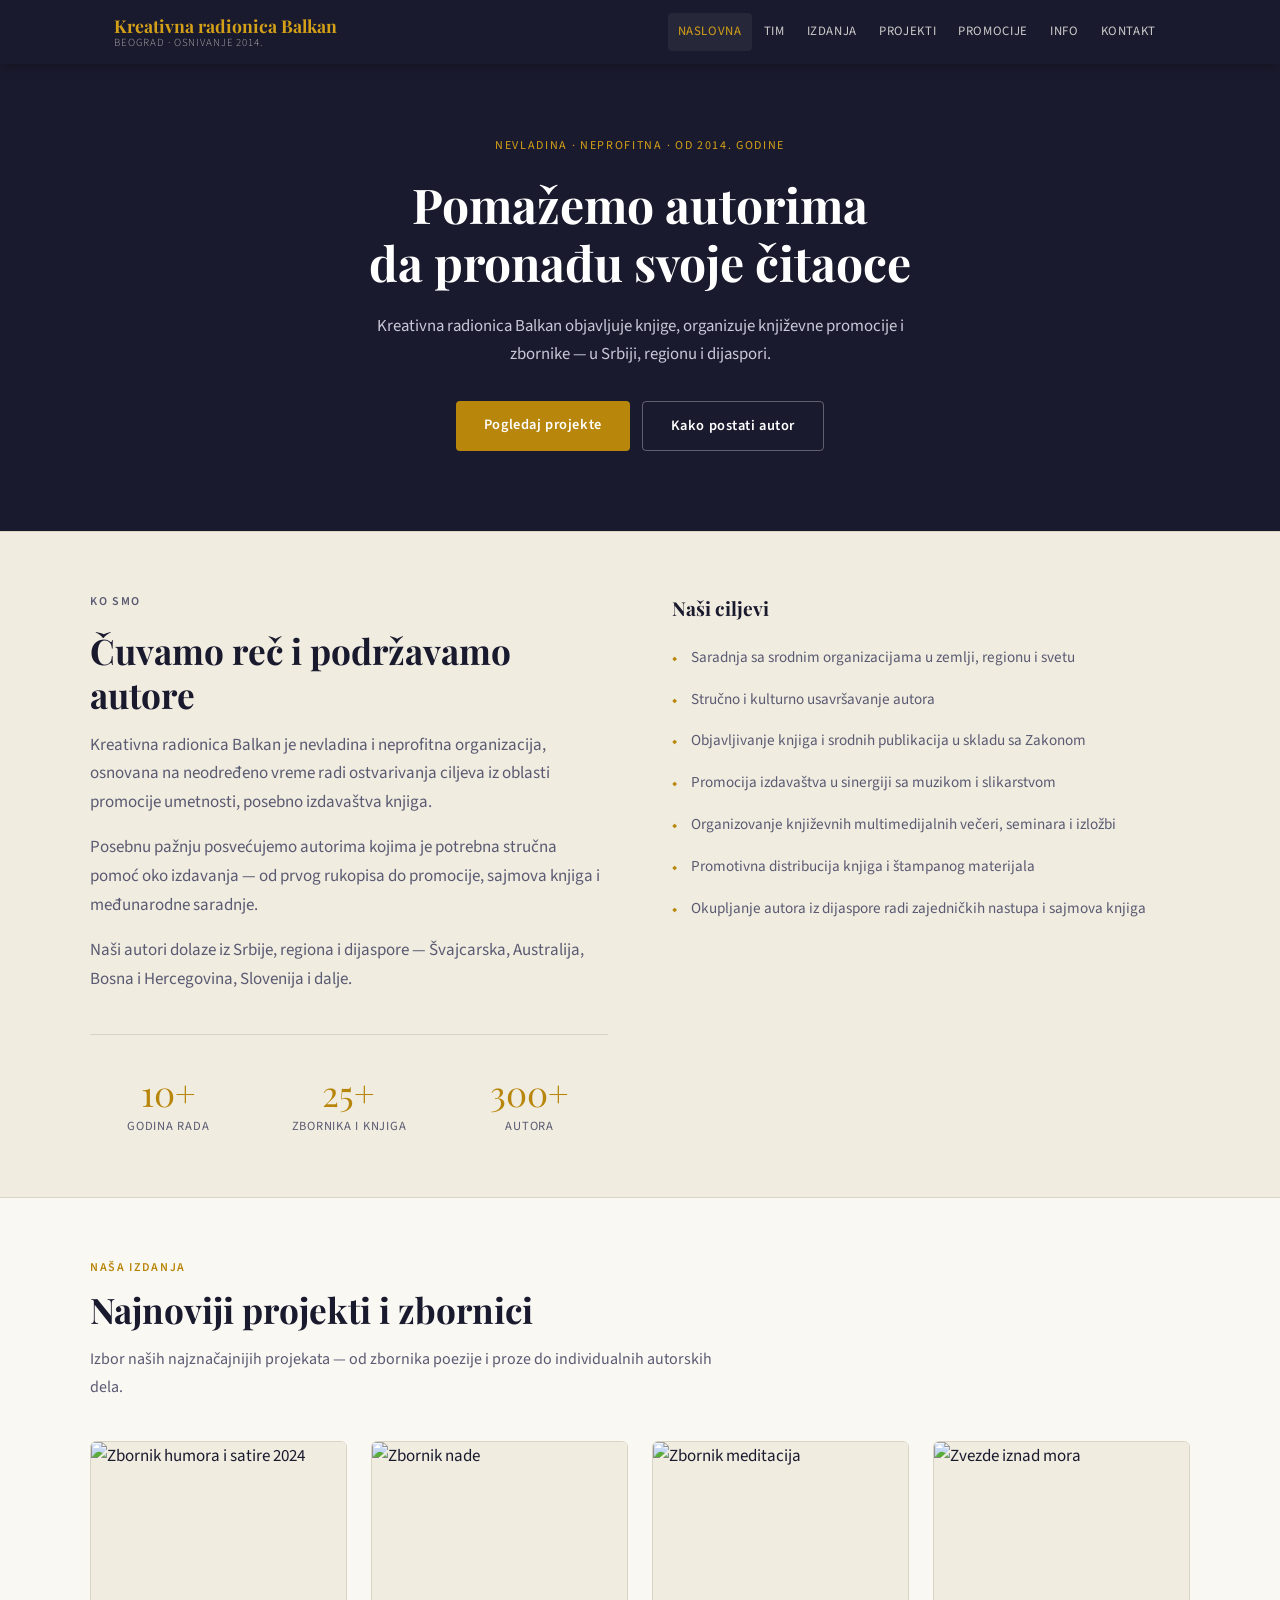
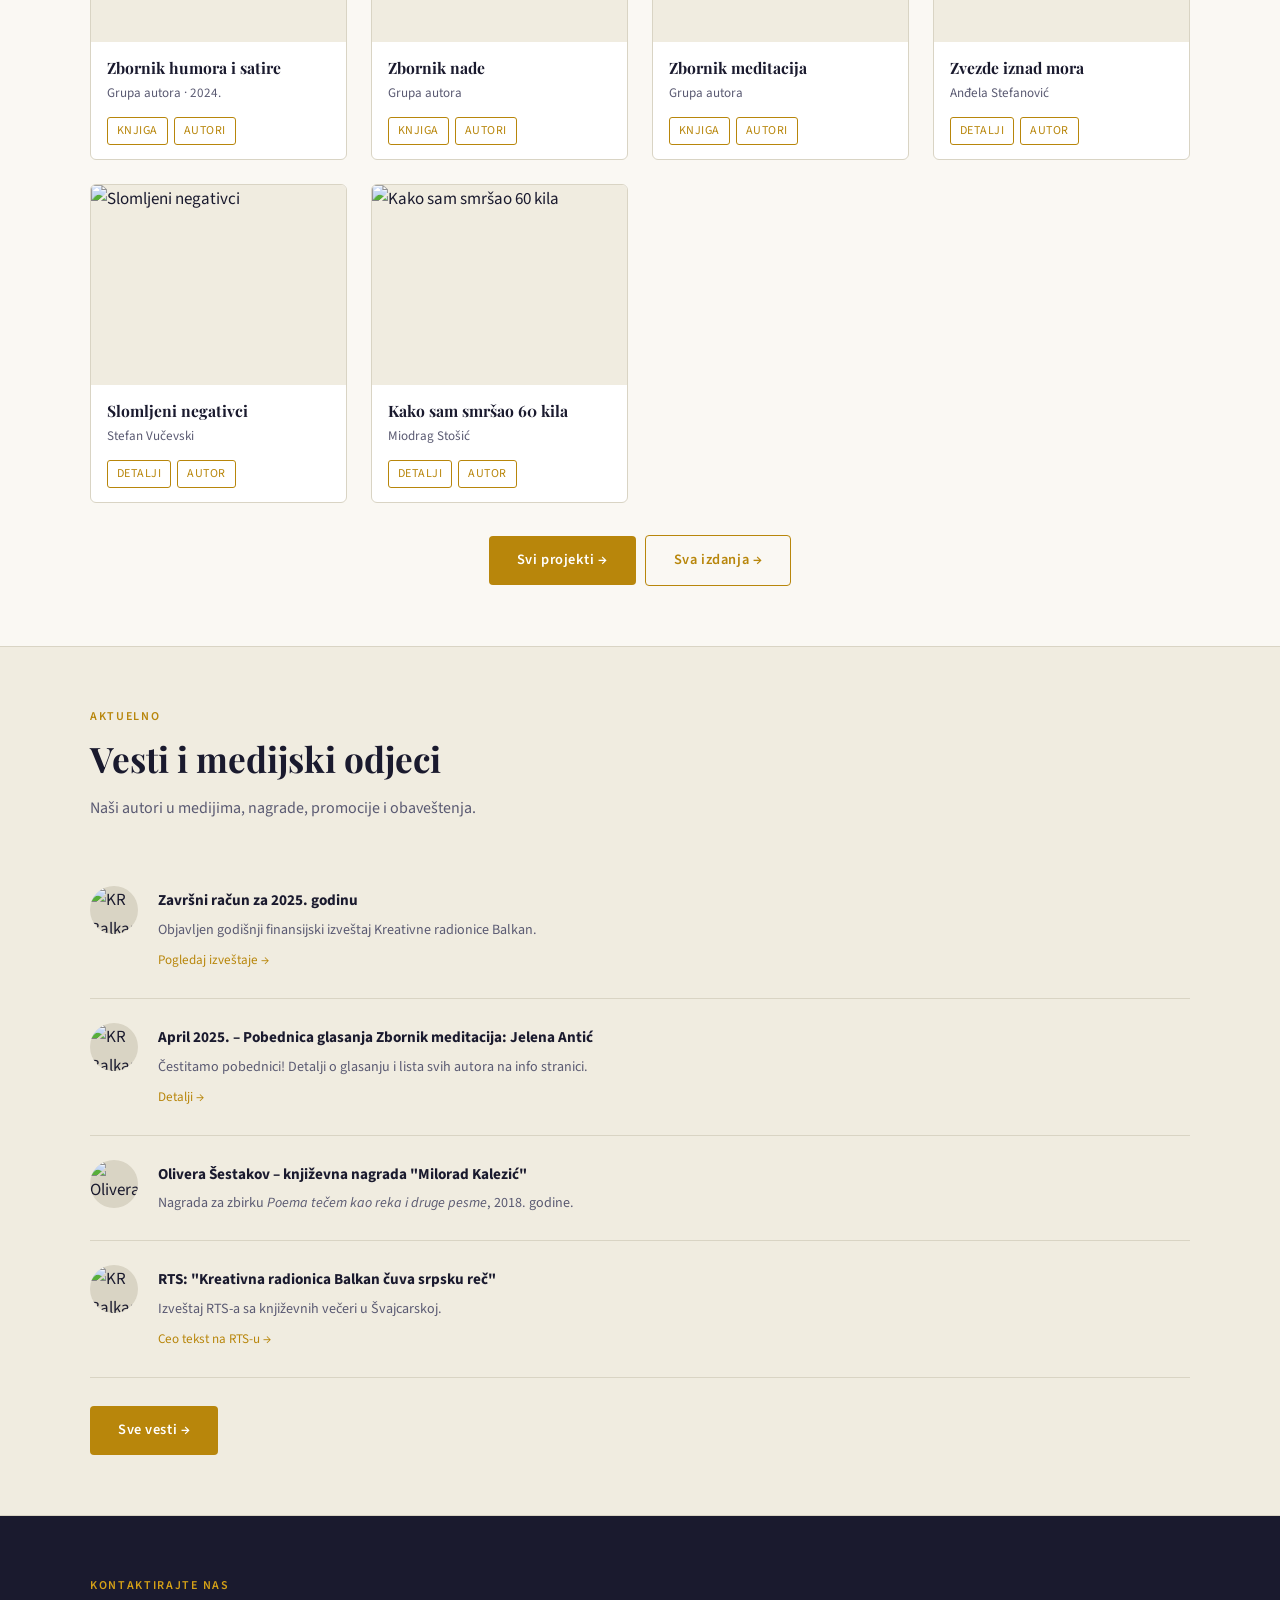
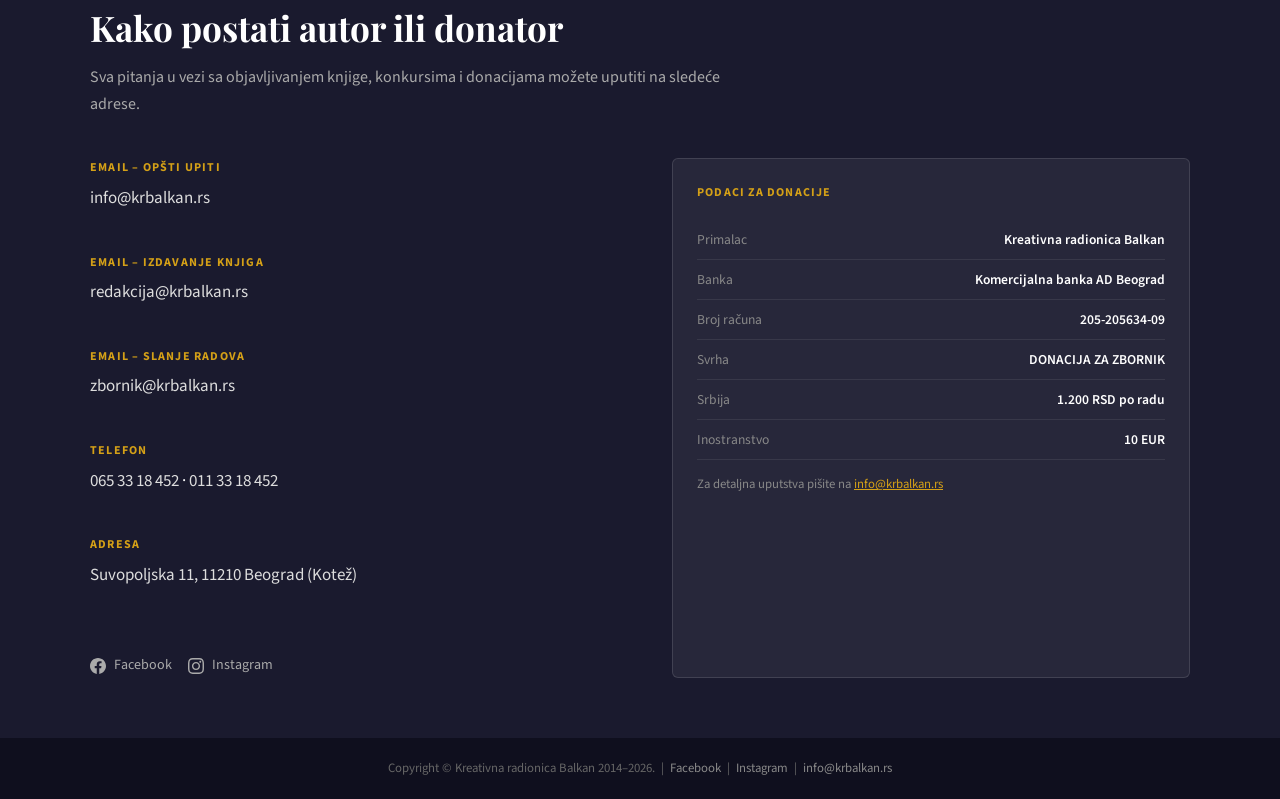
==== commit 41389c3f: "Add files via upload" ====
--- a/index.html
+++ b/index.html
@@ -5,7 +5,7 @@
   <meta name="viewport" content="width=device-width, initial-scale=1.0">
   <title>Kreativna radionica Balkan – Izdavaštvo knjiga, Beograd</title>
   <meta name="description" content="Kreativna radionica Balkan je nevladina neprofitna organizacija iz Beograda koja pomaže autorima da objave knjige, organizuje književne večeri, promocije i konkurse za zbornike.">
-  <meta name="keywords" content="kreativna radionica balkan, izdavaštvo knjiga Beograd, objava knjige, književne promocije, zbornici, poezija, proza, KR Balkan">
+  <meta name="keywords" content="kreativna radionica balkan, izdavaštvo knjiga Beograd, objava knjige, književne promocije, zbornici, poezija, proza">
   <meta name="author" content="Kreativna radionica Balkan">
   <meta property="og:title" content="Kreativna radionica Balkan – Izdavaštvo knjiga">
   <meta property="og:description" content="Pomažemo autorima da objave knjige. Beograd i dijaspora. Zbornici, promocije, međunarodna saradnja.">
@@ -15,540 +15,62 @@
   <link rel="preconnect" href="https://fonts.googleapis.com">
   <link rel="preconnect" href="https://fonts.gstatic.com" crossorigin>
   <link href="https://fonts.googleapis.com/css2?family=Playfair+Display:ital,wght@0,400;0,700;1,400&family=Source+Sans+3:wght@300;400;600&display=swap" rel="stylesheet">
-
+  <link rel="stylesheet" href="style.css">
   <style>
-    *, *::before, *::after { box-sizing: border-box; margin: 0; padding: 0; }
-
-    :root {
-      --ink:      #1a1a2e;
-      --paper:    #faf8f3;
-      --cream:    #f0ece0;
-      --gold:     #b8860b;
-      --gold-lt:  #d4a017;
-      --rust:     #8b3a3a;
-      --mid:      #5a5a72;
-      --rule:     #d9d4c4;
-    }
-
-    html { scroll-behavior: smooth; }
-
-    body {
-      font-family: 'Source Sans 3', sans-serif;
-      background: var(--paper);
-      color: var(--ink);
-      font-size: 17px;
-      line-height: 1.7;
-    }
-
-    /* ── HEADER ── */
-    header {
-      background: var(--ink);
-      padding: 0;
-      position: sticky;
-      top: 0;
-      z-index: 100;
-      box-shadow: 0 2px 12px rgba(0,0,0,0.3);
-    }
-
-    .header-inner {
-      max-width: 1100px;
-      margin: 0 auto;
-      display: flex;
-      align-items: center;
-      justify-content: space-between;
-      padding: 0 24px;
-      height: 64px;
-    }
-
-    .logo-text {
-      font-family: 'Playfair Display', serif;
-      color: var(--gold-lt);
-      font-size: 1.15rem;
-      font-weight: 700;
-      letter-spacing: 0.02em;
-      text-decoration: none;
-      line-height: 1.2;
-    }
-
-    .logo-text span {
-      display: block;
-      font-size: 0.7rem;
-      color: #aaa;
-      font-weight: 300;
-      font-family: 'Source Sans 3', sans-serif;
-      letter-spacing: 0.08em;
-      text-transform: uppercase;
-    }
-
-    nav { display: flex; gap: 4px; }
-
-    nav a {
-      color: #ccc;
-      text-decoration: none;
-      font-size: 0.82rem;
-      letter-spacing: 0.06em;
-      text-transform: uppercase;
-      padding: 8px 12px;
-      border-radius: 4px;
-      transition: color 0.2s, background 0.2s;
-    }
-
-    nav a:hover { color: var(--gold-lt); background: rgba(255,255,255,0.06); }
-
-    .hamburger {
-      display: none;
-      flex-direction: column;
-      gap: 5px;
-      cursor: pointer;
-      padding: 4px;
-      background: none;
-      border: none;
-    }
-
-    .hamburger span {
-      display: block;
-      width: 24px;
-      height: 2px;
-      background: #ccc;
-      transition: all 0.3s;
-    }
-
-    /* ── HERO ── */
-    .hero {
-      background: var(--ink);
-      color: white;
-      padding: 72px 24px 80px;
-      text-align: center;
-      position: relative;
-      overflow: hidden;
-    }
-
-    .hero::before {
-      content: '';
-      position: absolute;
-      inset: 0;
-      background: url('dugmici/banner.jpg') center/cover no-repeat;
-      opacity: 0.12;
-    }
-
-    .hero-inner { position: relative; max-width: 720px; margin: 0 auto; }
-
-    .hero-eyebrow {
-      font-size: 0.78rem;
-      letter-spacing: 0.14em;
-      text-transform: uppercase;
-      color: var(--gold-lt);
-      margin-bottom: 20px;
-    }
-
-    .hero h1 {
-      font-family: 'Playfair Display', serif;
-      font-size: clamp(2rem, 5vw, 3.2rem);
-      line-height: 1.2;
-      margin-bottom: 24px;
-      font-weight: 700;
-    }
-
-    .hero-lead {
-      font-size: 1.1rem;
-      color: #c8c8d8;
-      max-width: 580px;
-      margin: 0 auto 36px;
-    }
-
-    .hero-cta {
-      display: inline-flex;
-      gap: 12px;
-      flex-wrap: wrap;
-      justify-content: center;
-    }
-
-    .btn {
-      display: inline-block;
-      padding: 12px 28px;
-      border-radius: 4px;
-      text-decoration: none;
-      font-size: 0.9rem;
-      letter-spacing: 0.04em;
-      transition: all 0.2s;
-      font-weight: 600;
-    }
-
-    .btn-primary {
-      background: var(--gold);
-      color: white;
-    }
-
-    .btn-primary:hover { background: var(--gold-lt); }
-
-    .btn-outline {
-      border: 1px solid rgba(255,255,255,0.3);
-      color: white;
-    }
-
-    .btn-outline:hover { border-color: var(--gold-lt); color: var(--gold-lt); }
-
-    /* ── SECTIONS ── */
-    section { padding: 64px 24px; }
-
-    .section-inner { max-width: 1100px; margin: 0 auto; }
-
-    .section-label {
-      font-size: 0.75rem;
-      letter-spacing: 0.14em;
-      text-transform: uppercase;
-      color: var(--gold);
-      margin-bottom: 10px;
-      font-weight: 600;
-    }
-
-    .section-title {
-      font-family: 'Playfair Display', serif;
-      font-size: clamp(1.6rem, 3.5vw, 2.4rem);
-      margin-bottom: 16px;
-      line-height: 1.25;
-    }
-
-    .section-lead {
-      color: var(--mid);
-      max-width: 640px;
-      margin-bottom: 48px;
-      font-size: 1.05rem;
-    }
-
-    .rule { border: none; border-top: 1px solid var(--rule); margin: 0; }
-
-    /* ── O NAMA ── */
-    .about { background: var(--cream); }
-
-    .about-grid {
-      display: grid;
-      grid-template-columns: 1fr 1fr;
-      gap: 48px 64px;
-      align-items: start;
-    }
-
-    .about-text p { color: var(--mid); margin-bottom: 16px; }
-
-    .about-stat-row {
-      display: grid;
-      grid-template-columns: repeat(3, 1fr);
-      gap: 24px;
-      margin-top: 40px;
-      padding-top: 40px;
-      border-top: 1px solid var(--rule);
-    }
-
-    .stat { text-align: center; }
-
-    .stat-num {
-      font-family: 'Playfair Display', serif;
-      font-size: 2.4rem;
-      color: var(--gold);
-      line-height: 1;
-    }
-
-    .stat-label { font-size: 0.82rem; color: var(--mid); margin-top: 6px; text-transform: uppercase; letter-spacing: 0.06em; }
-
-    .about-goals h3 {
-      font-family: 'Playfair Display', serif;
-      font-size: 1.2rem;
-      margin-bottom: 20px;
-    }
-
-    .goal-list { list-style: none; }
-
-    .goal-list li {
-      display: flex;
-      gap: 14px;
-      margin-bottom: 18px;
-      align-items: flex-start;
-    }
-
-    .goal-list li::before {
-      content: '◆';
-      color: var(--gold);
-      font-size: 0.6rem;
-      margin-top: 7px;
-      flex-shrink: 0;
-    }
-
-    /* ── PROJEKTI ── */
-    .projects-grid {
-      display: grid;
-      grid-template-columns: repeat(auto-fill, minmax(280px, 1fr));
-      gap: 28px;
-    }
-
-    .book-card {
-      background: white;
-      border: 1px solid var(--rule);
-      border-radius: 6px;
-      overflow: hidden;
-      transition: box-shadow 0.2s, transform 0.2s;
-    }
-
-    .book-card:hover {
-      box-shadow: 0 8px 28px rgba(0,0,0,0.1);
-      transform: translateY(-3px);
-    }
-
-    .book-cover {
-      width: 100%;
-      height: 220px;
-      object-fit: cover;
-      object-position: top;
-      display: block;
-      background: var(--cream);
-    }
-
-    .book-body { padding: 20px 20px 16px; }
-
-    .book-title {
-      font-family: 'Playfair Display', serif;
-      font-size: 1.05rem;
-      margin-bottom: 6px;
-      line-height: 1.3;
-    }
-
-    .book-author {
-      font-size: 0.85rem;
-      color: var(--mid);
-      margin-bottom: 14px;
-    }
-
-    .book-links { display: flex; flex-wrap: wrap; gap: 8px; }
-
-    .book-link {
-      font-size: 0.78rem;
-      letter-spacing: 0.04em;
-      text-transform: uppercase;
-      color: var(--gold);
-      text-decoration: none;
-      border: 1px solid var(--gold);
-      padding: 4px 10px;
-      border-radius: 3px;
-      transition: all 0.2s;
-    }
-
-    .book-link:hover { background: var(--gold); color: white; }
-
-    /* ── INFO / VESTI ── */
-    .news { background: var(--cream); }
-
-    .news-list { display: flex; flex-direction: column; gap: 0; }
-
-    .news-item {
-      display: flex;
-      gap: 20px;
-      padding: 24px 0;
-      border-bottom: 1px solid var(--rule);
-      align-items: flex-start;
-    }
-
-    .news-avatar {
-      width: 48px;
-      height: 48px;
-      border-radius: 50%;
-      object-fit: cover;
-      flex-shrink: 0;
-      background: var(--rule);
-    }
-
-    .news-content {}
-    .news-content strong { font-size: 0.95rem; }
-    .news-content p { color: var(--mid); font-size: 0.9rem; margin-top: 4px; }
-
-    .news-link {
-      display: inline-block;
-      margin-top: 8px;
-      font-size: 0.82rem;
-      color: var(--gold);
-      text-decoration: none;
-    }
-
-    .news-link:hover { text-decoration: underline; }
-
-    /* ── KONTAKT ── */
-    .contact { background: var(--ink); color: white; }
-
-    .contact .section-title { color: white; }
-    .contact .section-lead { color: #aaa; }
-
-    .contact-grid {
-      display: grid;
-      grid-template-columns: 1fr 1fr;
-      gap: 64px;
-    }
-
-    .contact-info { display: flex; flex-direction: column; gap: 24px; }
-
-    .contact-block {}
-
-    .contact-block h4 {
-      font-size: 0.78rem;
-      letter-spacing: 0.1em;
-      text-transform: uppercase;
-      color: var(--gold-lt);
-      margin-bottom: 6px;
-    }
-
-    .contact-block a { color: #ddd; text-decoration: none; }
-    .contact-block a:hover { color: var(--gold-lt); }
-
-    .social-row { display: flex; gap: 16px; margin-top: 32px; }
-
-    .social-link {
-      display: inline-flex;
-      align-items: center;
-      gap: 8px;
-      color: #aaa;
-      text-decoration: none;
-      font-size: 0.88rem;
-      transition: color 0.2s;
-    }
-
-    .social-link:hover { color: var(--gold-lt); }
-
-    .bank-box {
-      background: rgba(255,255,255,0.06);
-      border: 1px solid rgba(255,255,255,0.12);
-      border-radius: 6px;
-      padding: 24px;
-    }
-
-    .bank-box h4 {
-      font-size: 0.78rem;
-      letter-spacing: 0.1em;
-      text-transform: uppercase;
-      color: var(--gold-lt);
-      margin-bottom: 16px;
-    }
-
-    .bank-row { display: flex; justify-content: space-between; padding: 8px 0; border-bottom: 1px solid rgba(255,255,255,0.08); font-size: 0.88rem; }
-    .bank-row:last-child { border-bottom: none; }
-    .bank-row span:first-child { color: #888; }
-    .bank-row span:last-child { color: white; font-weight: 600; }
-
-    /* ── FOOTER ── */
-    footer {
-      background: #0f0f1e;
-      color: #666;
-      text-align: center;
-      padding: 24px;
-      font-size: 0.82rem;
-    }
-
-    footer a { color: #888; text-decoration: none; }
-    footer a:hover { color: var(--gold-lt); }
-
-    /* ── MOBILE NAV ── */
-    @media (max-width: 768px) {
-      .hamburger { display: flex; }
-
-      nav {
-        display: none;
-        position: absolute;
-        top: 64px;
-        left: 0;
-        right: 0;
-        background: var(--ink);
-        flex-direction: column;
-        padding: 12px 0;
-        border-top: 1px solid rgba(255,255,255,0.1);
-      }
-
-      nav.open { display: flex; }
-      nav a { padding: 12px 24px; font-size: 0.9rem; }
-
-      .about-grid { grid-template-columns: 1fr; gap: 32px; }
-      .about-stat-row { grid-template-columns: repeat(3, 1fr); }
-      .contact-grid { grid-template-columns: 1fr; gap: 40px; }
-      .projects-grid { grid-template-columns: repeat(auto-fill, minmax(240px, 1fr)); }
-    }
-
-    @media (max-width: 480px) {
-      .about-stat-row { grid-template-columns: 1fr 1fr; }
-      .stat:last-child { grid-column: span 2; }
-    }
+    /* Index-only extras */
+    .about-section { background: var(--cream); }
+    .news-section { background: var(--cream); }
   </style>
 </head>
 <body>
 
-<!-- ══ HEADER ══ -->
 <header>
   <div class="header-inner">
-    <a href="#" class="logo-text">
-      Kreativna radionica Balkan
-      <span>Beograd · Osnivanje 2014.</span>
-    </a>
-    <button class="hamburger" id="hamburger" aria-label="Meni">
-      <span></span><span></span><span></span>
-    </button>
+    <a href="index.html" class="logo-text">Kreativna radionica Balkan<span>Beograd · Osnivanje 2014.</span></a>
+    <button class="hamburger" id="hamburger" aria-label="Meni"><span></span><span></span><span></span></button>
     <nav id="nav">
-      <a href="#o-nama">O nama</a>
-      <a href="#projekti">Projekti</a>
-      <a href="#vesti">Vesti</a>
-      <a href="#kontakt">Kontakt</a>
+      <a href="index.html" class="active">Naslovna</a>
       <a href="kreativni_tim.html">Tim</a>
       <a href="izdanja.html">Izdanja</a>
+      <a href="projekti.html">Projekti</a>
       <a href="promocije.html">Promocije</a>
+      <a href="info.html">Info</a>
+      <a href="kontakt.html">Kontakt</a>
     </nav>
   </div>
 </header>
 
-<!-- ══ HERO ══ -->
 <section class="hero">
   <div class="hero-inner">
     <p class="hero-eyebrow">Nevladina · Neprofitna · Od 2014. godine</p>
     <h1>Pomažemo autorima<br>da pronađu svoje čitaoce</h1>
-    <p class="hero-lead">
-      Kreativna radionica Balkan objavljuje knjige, organizuje književne promocije i zbornike — u Srbiji, regionu i dijaspori.
-    </p>
+    <p class="hero-lead">Kreativna radionica Balkan objavljuje knjige, organizuje književne promocije i zbornike — u Srbiji, regionu i dijaspori.</p>
     <div class="hero-cta">
-      <a href="#projekti" class="btn btn-primary">Pogledaj projekte</a>
-      <a href="#kontakt" class="btn btn-outline">Kako postati autor</a>
-    </div>
-  </div>
-</section>
-
-<hr class="rule">
-
-<!-- ══ O NAMA ══ -->
-<section class="about" id="o-nama">
+      <a href="projekti.html" class="btn btn-primary">Pogledaj projekte</a>
+      <a href="kontakt.html" class="btn btn-outline">Kako postati autor</a>
+    </div>
+  </div>
+</section>
+
+<hr class="rule">
+
+<section class="about-section">
   <div class="section-inner">
     <div class="about-grid">
       <div class="about-text">
         <p class="section-label">Ko smo</p>
         <h2 class="section-title">Čuvamo reč i podržavamo autore</h2>
-        <p>
-          Kreativna radionica Balkan je nevladina i neprofitna organizacija, osnovana na neodređeno vreme radi ostvarivanja ciljeva iz oblasti promocije umetnosti, posebno izdavaštva knjiga.
-        </p>
-        <p>
-          Posebnu pažnju posvećujemo autorima kojima je potrebna stručna pomoć oko izdavanja — od prvog rukopisa do promocije, sajmova knjiga i međunarodne saradnje.
-        </p>
-        <p>
-          Naši autori dolaze iz Srbije, regiona i dijaspore — Švajcarska, Australija, Bosna i Hercegovina, Slovenija i dalje.
-        </p>
-
-        <div class="about-stat-row">
-          <div class="stat">
-            <div class="stat-num">10+</div>
-            <div class="stat-label">Godina rada</div>
-          </div>
-          <div class="stat">
-            <div class="stat-num">25+</div>
-            <div class="stat-label">Zbornika i knjiga</div>
-          </div>
-          <div class="stat">
-            <div class="stat-num">300+</div>
-            <div class="stat-label">Autora</div>
-          </div>
-        </div>
-      </div>
-
-      <div class="about-goals">
-        <h3>Naši ciljevi</h3>
+        <p>Kreativna radionica Balkan je nevladina i neprofitna organizacija, osnovana na neodređeno vreme radi ostvarivanja ciljeva iz oblasti promocije umetnosti, posebno izdavaštva knjiga.</p>
+        <p>Posebnu pažnju posvećujemo autorima kojima je potrebna stručna pomoć oko izdavanja — od prvog rukopisa do promocije, sajmova knjiga i međunarodne saradnje.</p>
+        <p>Naši autori dolaze iz Srbije, regiona i dijaspore — Švajcarska, Australija, Bosna i Hercegovina, Slovenija i dalje.</p>
+        <div class="stat-row">
+          <div class="stat"><div class="stat-num">10+</div><div class="stat-label">Godina rada</div></div>
+          <div class="stat"><div class="stat-num">25+</div><div class="stat-label">Zbornika i knjiga</div></div>
+          <div class="stat"><div class="stat-num">300+</div><div class="stat-label">Autora</div></div>
+        </div>
+      </div>
+      <div>
+        <h3 style="font-family:'Playfair Display',serif; font-size:1.2rem; margin-bottom:20px;">Naši ciljevi</h3>
         <ul class="goal-list">
           <li>Saradnja sa srodnim organizacijama u zemlji, regionu i svetu</li>
           <li>Stručno i kulturno usavršavanje autora</li>
@@ -565,14 +87,13 @@
 
 <hr class="rule">
 
-<!-- ══ PROJEKTI ══ -->
-<section id="projekti">
+<section>
   <div class="section-inner">
     <p class="section-label">Naša izdanja</p>
-    <h2 class="section-title">Projekti i zbornici</h2>
-    <p class="section-lead">Svaka knjiga je posebna priča. Ovde su neki od naših najznačajnijih projekata — od zbornika poezije i proze do individualnih autorskih dela.</p>
-
-    <div class="projects-grid">
+    <h2 class="section-title">Najnoviji projekti i zbornici</h2>
+    <p class="section-lead">Izbor naših najznačajnijih projekata — od zbornika poezije i proze do individualnih autorskih dela.</p>
+
+    <div class="books-grid">
 
       <div class="book-card">
         <img class="book-cover" src="projekti/zbornik-humora-i-satire-cirilica.jpg" alt="Zbornik humora i satire 2024" loading="lazy">
@@ -581,7 +102,6 @@
           <p class="book-author">Grupa autora · 2024.</p>
           <div class="book-links">
             <a class="book-link" href="projekti/zbornik humora i satire 2024.pdf">Knjiga</a>
-            <a class="book-link" href="projekti/konkurs - zbornik humora i satire.pdf">Konkurs</a>
             <a class="book-link" href="zbornik-humora-i-satire_autori.html">Autori</a>
           </div>
         </div>
@@ -594,7 +114,6 @@
           <p class="book-author">Grupa autora</p>
           <div class="book-links">
             <a class="book-link" href="projekti/zbornik nade.pdf">Knjiga</a>
-            <a class="book-link" href="projekti/konkurs za zbornik nade.pdf">Konkurs</a>
             <a class="book-link" href="zbornik-nade_autori.html">Autori</a>
           </div>
         </div>
@@ -607,371 +126,159 @@
           <p class="book-author">Grupa autora</p>
           <div class="book-links">
             <a class="book-link" href="projekti/zbornik-meditacija_glasanje.pdf">Knjiga</a>
-            <a class="book-link" href="projekti/konkurs - zbornik meditacija.pdf">Konkurs</a>
             <a class="book-link" href="zbornik-meditacija_autori.html">Autori</a>
           </div>
         </div>
       </div>
 
       <div class="book-card">
-        <img class="book-cover" src="izdanja/zvezde-iznad-mora.jpg" alt="Zvezde iznad mora – Anđela Stefanović" loading="lazy">
+        <img class="book-cover" src="http://www.krbalkan.rs/izdanja/zvezde-iznad-mora.jpg" alt="Zvezde iznad mora" loading="lazy">
         <div class="book-body">
           <h3 class="book-title">Zvezde iznad mora</h3>
           <p class="book-author">Anđela Stefanović</p>
           <div class="book-links">
-            <a class="book-link" href="zvezde-iznad-mora(2).html">Detalji</a>
-            <a class="book-link" href="autor-andjela-stefanovic(4).html">Autor</a>
-          </div>
-        </div>
-      </div>
-
-      <div class="book-card">
-        <img class="book-cover" src="projekti/ostrvo-leptira.jpg" alt="Ostrvo leptira – Anđela Stefanović" loading="lazy">
-        <div class="book-body">
-          <h3 class="book-title">Ostrvo leptira</h3>
-          <p class="book-author">Anđela Stefanović</p>
-          <div class="book-links">
-            <a class="book-link" href="ostrvo-leptira(2).html">Detalji</a>
-            <a class="book-link" href="donatori-pojedinci_ostrvo-leptira.html">Donatori</a>
-          </div>
-        </div>
-      </div>
-
-      <div class="book-card">
-        <img class="book-cover" src="izdanja/slomljeni-negativci.jpg" alt="Slomljeni negativci – Stefan Vučevski" loading="lazy">
+            <a class="book-link" href="zvezde-iznad-mora.html">Detalji</a>
+            <a class="book-link" href="autor-andjela-stefanovic.html">Autor</a>
+          </div>
+        </div>
+      </div>
+
+      <div class="book-card">
+        <img class="book-cover" src="http://www.krbalkan.rs/izdanja/slomljeni-negativci.jpg" alt="Slomljeni negativci" loading="lazy">
         <div class="book-body">
           <h3 class="book-title">Slomljeni negativci</h3>
           <p class="book-author">Stefan Vučevski</p>
           <div class="book-links">
-            <a class="book-link" href="slomljeni-negativci(2).html">Detalji</a>
-            <a class="book-link" href="autor-stefan-vucevski_2(2).html">Autor</a>
-          </div>
-        </div>
-      </div>
-
-      <div class="book-card">
-        <img class="book-cover" src="projekti/najzabavniji-univerzum.jpg" alt="Najzabavniji univerzum – Stefan Vučevski" loading="lazy">
-        <div class="book-body">
-          <h3 class="book-title">Najzabavniji univerzum</h3>
-          <p class="book-author">Stefan Vučevski</p>
-          <div class="book-links">
-            <a class="book-link" href="najzabavniji-univerzum(2).html">Detalji</a>
-            <a class="book-link" href="autor-stefan-vucevski_2(2).html">Autor</a>
-          </div>
-        </div>
-      </div>
-
-      <div class="book-card">
-        <img class="book-cover" src="projekti/milena.jpg" alt="Milena – Rajko R. Dvizac" loading="lazy">
-        <div class="book-body">
-          <h3 class="book-title">Milena</h3>
-          <p class="book-author">Rajko R. Dvizac</p>
-          <div class="book-links">
-            <a class="book-link" href="milena(2).html">Detalji</a>
-            <a class="book-link" href="autor-rajko-dvizac(5).html">Autor</a>
-          </div>
-        </div>
-      </div>
-
-      <div class="book-card">
-        <img class="book-cover" src="izdanja/kako-sam-smrsao-60-kila.jpg" alt="Kako sam smršao 60 kila – Miodrag Stošić" loading="lazy">
+            <a class="book-link" href="slomljeni-negativci.html">Detalji</a>
+            <a class="book-link" href="autor-stefan-vucevski_2.html">Autor</a>
+          </div>
+        </div>
+      </div>
+
+      <div class="book-card">
+        <img class="book-cover" src="http://www.krbalkan.rs/izdanja/kako-sam-smrsao-60-kila.jpg" alt="Kako sam smršao 60 kila" loading="lazy">
         <div class="book-body">
           <h3 class="book-title">Kako sam smršao 60 kila</h3>
           <p class="book-author">Miodrag Stošić</p>
           <div class="book-links">
-            <a class="book-link" href="kako-sam-smrsao-60-kila(2).html">Detalji</a>
-            <a class="book-link" href="autor-miodrag-stosic(4).html">Autor</a>
-          </div>
-        </div>
-      </div>
-
-      <div class="book-card">
-        <img class="book-cover" src="izdanja/salila-sam-se,-budalo.jpg" alt="Šalila sam se, budalo – Ana Jovanović" loading="lazy">
-        <div class="book-body">
-          <h3 class="book-title">Šalila sam se, budalo</h3>
-          <p class="book-author">Ana Jovanović</p>
-          <div class="book-links">
-            <a class="book-link" href="salila-sam-se,-budalo(2).html">Detalji</a>
-            <a class="book-link" href="autor-ana-jovanovic.html">Autor</a>
-          </div>
-        </div>
-      </div>
-
-      <div class="book-card">
-        <img class="book-cover" src="projekti/zbornik-savremene-ljubavne-poezije.jpg" alt="Zbornik savremene ljubavne poezije" loading="lazy">
-        <div class="book-body">
-          <h3 class="book-title">Zbornik savremene ljubavne poezije</h3>
-          <p class="book-author">Grupa autora</p>
-          <div class="book-links">
-            <a class="book-link" href="projekti/zbornik savremene ljubavne poezije.pdf">Knjiga</a>
-            <a class="book-link" href="zbornik-savremene-ljubavne-poezije_autori.html">Autori</a>
-          </div>
-        </div>
-      </div>
-
-      <div class="book-card">
-        <img class="book-cover" src="projekti/zbornik-cuvara-prirode.jpg" alt="Zbornik čuvara prirode" loading="lazy">
-        <div class="book-body">
-          <h3 class="book-title">Zbornik čuvara prirode</h3>
-          <p class="book-author">Grupa autora · 2020.</p>
-          <div class="book-links">
-            <a class="book-link" href="projekti/zbornik cuvara prirode.pdf">Knjiga</a>
-            <a class="book-link" href="zbornik-cuvara-prirode_autori.html">Autori</a>
-          </div>
-        </div>
-      </div>
-
-      <div class="book-card">
-        <img class="book-cover" src="projekti/dela-(aleksa-santic)-dvojezicno.jpg" alt="Dela – Aleksa Šantić" loading="lazy">
-        <div class="book-body">
-          <h3 class="book-title">Dela – Aleksa Šantić</h3>
-          <p class="book-author">Dvojezično izdanje (latinica/ćirilica)</p>
-          <div class="book-links">
-            <a class="book-link" href="projekti_aleksa-santic-dela.html">Detalji</a>
-            <a class="book-link" href="autor-aleksa-santic(4).html">Autor</a>
-          </div>
-        </div>
-      </div>
-
-      <div class="book-card">
-        <img class="book-cover" src="projekti/pecilin.jpg" alt="Pecilin – Čika Peca" loading="lazy">
-        <div class="book-body">
-          <h3 class="book-title">Pecilin</h3>
-          <p class="book-author">Čika Peca</p>
-          <div class="book-links">
-            <a class="book-link" href="pecilin.html">Detalji</a>
-            <a class="book-link" href="recenzije_pecilin.html">Recenzije</a>
-          </div>
-        </div>
-      </div>
-
-      <div class="book-card">
-        <img class="book-cover" src="projekti/zbornik-haiku-poezije.jpg" alt="Zbornik haiku poezije" loading="lazy">
-        <div class="book-body">
-          <h3 class="book-title">Zbornik haiku poezije</h3>
-          <p class="book-author">Grupa autora</p>
-          <div class="book-links">
-            <a class="book-link" href="projekti/zbornik haiku poezije.pdf">Knjiga</a>
-            <a class="book-link" href="zbornik-haiku_poezije_autori.html">Autori</a>
-          </div>
-        </div>
-      </div>
-
-      <div class="book-card">
-        <img class="book-cover" src="projekti/bastovanski-dnevnik--knjiga-01.jpg" alt="Baštovanski dnevnik" loading="lazy">
-        <div class="book-body">
-          <h3 class="book-title">Baštovanski dnevnik</h3>
-          <p class="book-author">Stevan Krstec Starčinski</p>
-          <div class="book-links">
-            <a class="book-link" href="bastovanski-dnevnik-knjiga1.html">Detalji</a>
-            <a class="book-link" href="stevan-projekti.html">Autor</a>
-          </div>
-        </div>
-      </div>
-
-      <div class="book-card">
-        <img class="book-cover" src="izdanja/grad-nevidljivih-ljudi.jpg" alt="Grad nevidljivih ljudi – Violeta Penić" loading="lazy">
-        <div class="book-body">
-          <h3 class="book-title">Grad nevidljivih ljudi</h3>
-          <p class="book-author">Violeta Penić</p>
-          <div class="book-links">
-            <a class="book-link" href="grad-nevidljivih-ljudi(2).html">Detalji</a>
-            <a class="book-link" href="autor-violeta-penic(4).html">Autor</a>
-          </div>
-        </div>
-      </div>
-
-      <div class="book-card">
-        <img class="book-cover" src="projekti/tajni-mali-grad.jpg" alt="Tajni mali grad – Rajko R. Dvizac" loading="lazy">
-        <div class="book-body">
-          <h3 class="book-title">Tajni mali grad</h3>
-          <p class="book-author">Rajko R. Dvizac</p>
-          <div class="book-links">
-            <a class="book-link" href="tajni-mali-grad(2).html">Detalji</a>
-            <a class="book-link" href="autor-rajko-dvizac(4).html">Autor</a>
-          </div>
-        </div>
-      </div>
-
-    </div>
-
-    <p style="margin-top:40px; text-align:center;">
-      <a href="izdanja.html" class="btn btn-primary" style="background:var(--gold);">Sva izdanja →</a>
+            <a class="book-link" href="kako-sam-smrsao-60-kila.html">Detalji</a>
+            <a class="book-link" href="autor-miodrag-stosic.html">Autor</a>
+          </div>
+        </div>
+      </div>
+
+    </div>
+
+    <p style="margin-top:32px; text-align:center;">
+      <a href="projekti.html" class="btn btn-primary">Svi projekti →</a>
+      &nbsp;
+      <a href="izdanja.html" class="btn btn-outline" style="border-color:var(--gold); color:var(--gold);">Sva izdanja →</a>
     </p>
   </div>
 </section>
 
 <hr class="rule">
 
-<!-- ══ VESTI ══ -->
-<section class="news" id="vesti">
+<section class="news-section">
   <div class="section-inner">
     <p class="section-label">Aktuelno</p>
     <h2 class="section-title">Vesti i medijski odjeci</h2>
     <p class="section-lead">Naši autori u medijima, nagrade, promocije i obaveštenja.</p>
 
-    <div class="news-list">
-
-      <div class="news-item">
-        <img class="news-avatar" src="dugmici/profile_picture1.jpg" alt="KR Balkan">
+    <div class="promo-grid">
+
+      <div class="news-item">
+        <img class="news-avatar" src="http://www.krbalkan.rs/dugmici/profile_picture1.jpg" alt="KR Balkan" loading="lazy">
         <div class="news-content">
           <strong>Završni račun za 2025. godinu</strong>
           <p>Objavljen godišnji finansijski izveštaj Kreativne radionice Balkan.</p>
-          <a class="news-link" href="info/zavrsni racun 2025-bilans uspeha.pdf">Bilans uspeha →</a>
-          &nbsp;
-          <a class="news-link" href="info/zavrsni racun 2025-bilans stanja.pdf">Bilans stanja →</a>
-        </div>
-      </div>
-
-      <div class="news-item">
-        <img class="news-avatar" src="dugmici/profile_picture1.jpg" alt="KR Balkan">
-        <div class="news-content">
-          <strong>Rezultati glasanja – Zbornik meditacija (april 2025.)</strong>
-          <p>Pobednica glasanja za NAJ AUTORA je Jelena Antić. Čestitamo!</p>
-          <a class="news-link" href="info.html">Cela lista glasova →</a>
-        </div>
-      </div>
-
-      <div class="news-item">
-        <img class="news-avatar" src="autori/miodrag-stosic-2(4).jpg" alt="Miodrag Stošić">
-        <div class="news-content">
-          <strong>Miodrag Stošić – intervju "Moja nutricionistička biografija"</strong>
-          <p>Autor knjige "Kako sam smršao 60 kg" gost emisije TV KCN.</p>
-          <a class="news-link" href="https://www.youtube.com/watch?v=43dzVXLql_s" target="_blank" rel="noopener">Pogledaj intervju →</a>
-        </div>
-      </div>
-
-      <div class="news-item">
-        <img class="news-avatar" src="autori/olivera-sestakov(4).jpg" alt="Olivera Šestakov">
-        <div class="news-content">
-          <strong>Olivera Šestakov – književna nagrada "Milorad Kalezić" za 2017.</strong>
-          <p>Nagrada dodeljena za zbirku "Poema tečem kao reka i druge pesme".</p>
-        </div>
-      </div>
-
-      <div class="news-item">
-        <img class="news-avatar" src="autori/vesna-djukanovic(4).jpg" alt="Vesna Đukanović">
-        <div class="news-content">
-          <strong>Vesna Đukanović – nagrada "Čučkova knjiga" za zbirku "Radost žute lubenice"</strong>
-          <p>Nagrada dodeljena u Han Pijesku 2017. godine za zbirku kratkih priča.</p>
-          <a class="news-link" href="http://www.glassrpske.com/kultura/vijesti/Vesna-Djukanovic-dobitnik-nagrade-Cuckova-knjiga/lat/232050.html" target="_blank" rel="noopener">Glas Srpske →</a>
-        </div>
-      </div>
-
-      <div class="news-item">
-        <img class="news-avatar" src="dugmici/profile_picture1.jpg" alt="KR Balkan">
+          <a class="news-link" href="info.html">Pogledaj izveštaje →</a>
+        </div>
+      </div>
+
+      <div class="news-item">
+        <img class="news-avatar" src="http://www.krbalkan.rs/dugmici/profile_picture1.jpg" alt="KR Balkan" loading="lazy">
+        <div class="news-content">
+          <strong>April 2025. – Pobednica glasanja Zbornik meditacija: Jelena Antić</strong>
+          <p>Čestitamo pobednici! Detalji o glasanju i lista svih autora na info stranici.</p>
+          <a class="news-link" href="info.html">Detalji →</a>
+        </div>
+      </div>
+
+      <div class="news-item">
+        <img class="news-avatar" src="http://www.krbalkan.rs/autori/olivera-sestakov(4).jpg" alt="Olivera Šestakov" loading="lazy">
+        <div class="news-content">
+          <strong>Olivera Šestakov – književna nagrada "Milorad Kalezić"</strong>
+          <p>Nagrada za zbirku <em>Poema tečem kao reka i druge pesme</em>, 2018. godine.</p>
+        </div>
+      </div>
+
+      <div class="news-item">
+        <img class="news-avatar" src="http://www.krbalkan.rs/dugmici/profile_picture1.jpg" alt="KR Balkan" loading="lazy">
         <div class="news-content">
           <strong>RTS: "Kreativna radionica Balkan čuva srpsku reč"</strong>
-          <p>Izveštaj sa večeri prijatelja umetnosti u organizaciji SPKD Prosvjeta, Švajcarska.</p>
+          <p>Izveštaj RTS-a sa književnih večeri u Švajcarskoj.</p>
           <a class="news-link" href="http://www.rts.rs/page/rts/ci/Dijaspora/story/1516/vesti/3133259/kreativna-radionica-balkan-cuva-srpsku-rec.html" target="_blank" rel="noopener">Ceo tekst na RTS-u →</a>
         </div>
       </div>
 
     </div>
 
-    <p style="margin-top:32px;">
-      <a href="info.html" class="btn btn-primary" style="background:var(--gold);">Sve vesti →</a>
+    <p style="margin-top:28px;">
+      <a href="info.html" class="btn btn-primary">Sve vesti →</a>
     </p>
   </div>
 </section>
 
 <hr class="rule">
 
-<!-- ══ KONTAKT ══ -->
-<section class="contact" id="kontakt">
+<section class="contact">
   <div class="section-inner">
     <p class="section-label" style="color:var(--gold-lt);">Kontaktirajte nas</p>
     <h2 class="section-title">Kako postati autor ili donator</h2>
     <p class="section-lead">Sva pitanja u vezi sa objavljivanjem knjige, konkursima i donacijama možete uputiti na sledeće adrese.</p>
 
     <div class="contact-grid">
-      <div class="contact-info">
-        <div class="contact-block">
-          <h4>Email – opšti upiti</h4>
-          <a href="mailto:info@krbalkan.rs">info@krbalkan.rs</a>
-        </div>
-        <div class="contact-block">
-          <h4>Email – marketing</h4>
-          <a href="mailto:marketing@krbalkan.rs">marketing@krbalkan.rs</a>
-        </div>
-        <div class="contact-block">
-          <h4>Email – zbornik savremene</h4>
-          <a href="mailto:zbornik.savremene@krbalkan.rs">zbornik.savremene@krbalkan.rs</a>
-        </div>
-        <div class="contact-block">
-          <h4>Telefon</h4>
-          <a href="tel:+381653318452">065 33 18 452</a><br>
-          <a href="tel:+381113318452">011 33 18 452</a>
-        </div>
-        <div class="contact-block">
-          <h4>Sajt</h4>
-          <a href="https://www.krbalkan.rs">www.krbalkan.rs</a>
-        </div>
-
+      <div style="display:flex; flex-direction:column; gap:20px;">
+        <div class="contact-block"><h4>Email – opšti upiti</h4><a href="mailto:info@krbalkan.rs">info@krbalkan.rs</a></div>
+        <div class="contact-block"><h4>Email – izdavanje knjiga</h4><a href="mailto:redakcija@krbalkan.rs">redakcija@krbalkan.rs</a></div>
+        <div class="contact-block"><h4>Email – slanje radova</h4><a href="mailto:zbornik@krbalkan.rs">zbornik@krbalkan.rs</a></div>
+        <div class="contact-block"><h4>Telefon</h4><a href="tel:+381653318452">065 33 18 452</a> · <a href="tel:+381113318452">011 33 18 452</a></div>
+        <div class="contact-block"><h4>Adresa</h4><span style="color:#ddd;">Suvopoljska 11, 11210 Beograd (Kotež)</span></div>
         <div class="social-row">
-          <a class="social-link" href="https://www.facebook.com/kreativna.radionicabalkan" target="_blank" rel="noopener">
-            <svg width="18" height="18" viewBox="0 0 24 24" fill="currentColor"><path d="M24 12.073c0-6.627-5.373-12-12-12s-12 5.373-12 12c0 5.99 4.388 10.954 10.125 11.854v-8.385H7.078v-3.47h3.047V9.43c0-3.007 1.792-4.669 4.533-4.669 1.312 0 2.686.235 2.686.235v2.953H15.83c-1.491 0-1.956.925-1.956 1.874v2.25h3.328l-.532 3.47h-2.796v8.385C19.612 23.027 24 18.062 24 12.073z"/></svg>
-            Facebook
+          <a class="social-link" href="https://www.facebook.com/kreativna.radionica.balkan/" target="_blank" rel="noopener">
+            <svg width="16" height="16" viewBox="0 0 24 24" fill="currentColor"><path d="M24 12.073c0-6.627-5.373-12-12-12s-12 5.373-12 12c0 5.99 4.388 10.954 10.125 11.854v-8.385H7.078v-3.47h3.047V9.43c0-3.007 1.792-4.669 4.533-4.669 1.312 0 2.686.235 2.686.235v2.953H15.83c-1.491 0-1.956.925-1.956 1.874v2.25h3.328l-.532 3.47h-2.796v8.385C19.612 23.027 24 18.062 24 12.073z"/></svg> Facebook
           </a>
-          <a class="social-link" href="https://www.youtube.com/" target="_blank" rel="noopener">
-            <svg width="18" height="18" viewBox="0 0 24 24" fill="currentColor"><path d="M23.498 6.186a3.016 3.016 0 0 0-2.122-2.136C19.505 3.545 12 3.545 12 3.545s-7.505 0-9.377.505A3.017 3.017 0 0 0 .502 6.186C0 8.07 0 12 0 12s0 3.93.502 5.814a3.016 3.016 0 0 0 2.122 2.136c1.871.505 9.376.505 9.376.505s7.505 0 9.377-.505a3.015 3.015 0 0 0 2.122-2.136C24 15.93 24 12 24 12s0-3.93-.502-5.814zM9.545 15.568V8.432L15.818 12l-6.273 3.568z"/></svg>
-            YouTube
+          <a class="social-link" href="https://www.instagram.com/krbalkan" target="_blank" rel="noopener">
+            <svg width="16" height="16" viewBox="0 0 24 24" fill="currentColor"><path d="M12 2.163c3.204 0 3.584.012 4.85.07 3.252.148 4.771 1.691 4.919 4.919.058 1.265.069 1.645.069 4.849 0 3.205-.012 3.584-.069 4.849-.149 3.225-1.664 4.771-4.919 4.919-1.266.058-1.644.07-4.85.07-3.204 0-3.584-.012-4.849-.07-3.26-.149-4.771-1.699-4.919-4.92-.058-1.265-.07-1.644-.07-4.849 0-3.204.013-3.583.07-4.849.149-3.227 1.664-4.771 4.919-4.919 1.266-.057 1.645-.069 4.849-.069zm0-2.163c-3.259 0-3.667.014-4.947.072-4.358.2-6.78 2.618-6.98 6.98-.059 1.281-.073 1.689-.073 4.948 0 3.259.014 3.668.072 4.948.2 4.358 2.618 6.78 6.98 6.98 1.281.058 1.689.072 4.948.072 3.259 0 3.668-.014 4.948-.072 4.354-.2 6.782-2.618 6.979-6.98.059-1.28.073-1.689.073-4.948 0-3.259-.014-3.667-.072-4.947-.196-4.354-2.617-6.78-6.979-6.98-1.281-.059-1.69-.073-4.949-.073zm0 5.838c-3.403 0-6.162 2.759-6.162 6.162s2.759 6.163 6.162 6.163 6.162-2.759 6.162-6.163c0-3.403-2.759-6.162-6.162-6.162zm0 10.162c-2.209 0-4-1.79-4-4 0-2.209 1.791-4 4-4s4 1.791 4 4c0 2.21-1.791 4-4 4zm6.406-11.845c-.796 0-1.441.645-1.441 1.44s.645 1.44 1.441 1.44c.795 0 1.439-.645 1.439-1.44s-.644-1.44-1.439-1.44z"/></svg> Instagram
           </a>
         </div>
       </div>
 
       <div class="bank-box">
         <h4>Podaci za donacije</h4>
-        <div class="bank-row">
-          <span>Primalac</span>
-          <span>Kreativna radionica Balkan</span>
-        </div>
-        <div class="bank-row">
-          <span>Banka</span>
-          <span>Komercijalna banka AD Beograd</span>
-        </div>
-        <div class="bank-row">
-          <span>Broj računa</span>
-          <span>205-205634-09</span>
-        </div>
-        <div class="bank-row">
-          <span>Svrha</span>
-          <span>DONACIJA ZA ZBORNIK</span>
-        </div>
-        <div class="bank-row">
-          <span>Iznos (Srbija)</span>
-          <span>1.200 RSD po radu</span>
-        </div>
-        <div class="bank-row">
-          <span>Iznos (inostranstvo)</span>
-          <span>10 EUR</span>
-        </div>
-        <p style="color:#888; font-size:0.82rem; margin-top:16px; line-height:1.5;">Za detaljna uputstva o uplati iz inostranstva pišite na <a href="mailto:info@krbalkan.rs" style="color:var(--gold-lt);">info@krbalkan.rs</a></p>
-      </div>
-    </div>
-  </div>
-</section>
-
-<!-- ══ FOOTER ══ -->
+        <div class="bank-row"><span>Primalac</span><span>Kreativna radionica Balkan</span></div>
+        <div class="bank-row"><span>Banka</span><span>Komercijalna banka AD Beograd</span></div>
+        <div class="bank-row"><span>Broj računa</span><span>205-205634-09</span></div>
+        <div class="bank-row"><span>Svrha</span><span>DONACIJA ZA ZBORNIK</span></div>
+        <div class="bank-row"><span>Srbija</span><span>1.200 RSD po radu</span></div>
+        <div class="bank-row"><span>Inostranstvo</span><span>10 EUR</span></div>
+        <p style="color:#888; font-size:0.8rem; margin-top:14px;">Za detaljna uputstva pišite na <a href="mailto:info@krbalkan.rs" style="color:var(--gold-lt);">info@krbalkan.rs</a></p>
+      </div>
+    </div>
+  </div>
+</section>
+
 <footer>
-  <p>
-    Copyright © Kreativna radionica Balkan 2014–2026. Sva prava zadržana. &nbsp;|&nbsp;
-    <a href="https://www.facebook.com/kreativna.radionicabalkan" target="_blank" rel="noopener">Facebook</a> &nbsp;|&nbsp;
-    <a href="mailto:info@krbalkan.rs">info@krbalkan.rs</a>
-  </p>
+  <p>Copyright © Kreativna radionica Balkan 2014–2026. &nbsp;|&nbsp;
+  <a href="https://www.facebook.com/kreativna.radionicabalkan" target="_blank" rel="noopener">Facebook</a> &nbsp;|&nbsp;
+  <a href="https://www.instagram.com/krbalkan" target="_blank" rel="noopener">Instagram</a> &nbsp;|&nbsp;
+  <a href="mailto:info@krbalkan.rs">info@krbalkan.rs</a></p>
 </footer>
-
 <script>
-  // Mobile nav toggle
-  const hamburger = document.getElementById('hamburger');
-  const nav = document.getElementById('nav');
-  hamburger.addEventListener('click', () => nav.classList.toggle('open'));
-
-  // Close nav on link click
-  nav.querySelectorAll('a').forEach(a => {
-    a.addEventListener('click', () => nav.classList.remove('open'));
-  });
+  const h=document.getElementById('hamburger'),n=document.getElementById('nav');
+  if(h) h.addEventListener('click',()=>n.classList.toggle('open'));
+  if(n) n.querySelectorAll('a').forEach(a=>a.addEventListener('click',()=>n.classList.remove('open')));
 </script>
-
 </body>
 </html>
--- a/style.css
+++ b/style.css
@@ -0,0 +1,133 @@
+*, *::before, *::after { box-sizing: border-box; margin: 0; padding: 0; }
+:root {
+  --ink: #1a1a2e; --paper: #faf8f3; --cream: #f0ece0;
+  --gold: #b8860b; --gold-lt: #d4a017; --mid: #5a5a72; --rule: #d9d4c4;
+}
+html { scroll-behavior: smooth; }
+body { font-family: 'Source Sans 3', sans-serif; background: var(--paper); color: var(--ink); font-size: 17px; line-height: 1.7; }
+
+/* HEADER */
+header { background: var(--ink); position: sticky; top: 0; z-index: 100; box-shadow: 0 2px 12px rgba(0,0,0,0.3); }
+.header-inner { max-width: 1100px; margin: 0 auto; display: flex; align-items: center; justify-content: space-between; padding: 0 24px; height: 64px; }
+.logo-text { font-family: 'Playfair Display', serif; color: var(--gold-lt); font-size: 1.1rem; font-weight: 700; text-decoration: none; line-height: 1.2; }
+.logo-text span { display: block; font-size: 0.68rem; color: #aaa; font-weight: 300; font-family: 'Source Sans 3', sans-serif; letter-spacing: 0.08em; text-transform: uppercase; }
+nav { display: flex; gap: 2px; }
+nav a { color: #ccc; text-decoration: none; font-size: 0.8rem; letter-spacing: 0.05em; text-transform: uppercase; padding: 8px 10px; border-radius: 4px; transition: color 0.2s, background 0.2s; }
+nav a:hover, nav a.active { color: var(--gold-lt); background: rgba(255,255,255,0.06); }
+.hamburger { display: none; flex-direction: column; gap: 5px; cursor: pointer; padding: 4px; background: none; border: none; }
+.hamburger span { display: block; width: 24px; height: 2px; background: #ccc; }
+
+/* HERO */
+.hero { background: var(--ink); color: white; padding: 72px 24px 80px; text-align: center; position: relative; overflow: hidden; }
+.hero::before { content: ''; position: absolute; inset: 0; background: url(http://www.krbalkan.rs/'dugmici/banner.jpg') center/cover no-repeat; opacity: 0.12; }
+.hero-inner { position: relative; max-width: 720px; margin: 0 auto; }
+.hero-eyebrow { font-size: 0.75rem; letter-spacing: 0.14em; text-transform: uppercase; color: var(--gold-lt); margin-bottom: 20px; }
+.hero h1 { font-family: 'Playfair Display', serif; font-size: clamp(1.8rem, 5vw, 3rem); line-height: 1.2; margin-bottom: 20px; }
+.hero-lead { font-size: 1.05rem; color: #c8c8d8; max-width: 580px; margin: 0 auto 32px; }
+.hero-cta { display: inline-flex; gap: 12px; flex-wrap: wrap; justify-content: center; }
+
+/* PAGE HERO (smaller) */
+.page-hero { background: var(--ink); color: white; padding: 48px 24px 56px; text-align: center; }
+.page-hero h1 { font-family: 'Playfair Display', serif; font-size: clamp(1.6rem, 4vw, 2.4rem); margin-bottom: 12px; }
+.page-hero p { color: #aaa; font-size: 1rem; max-width: 600px; margin: 0 auto; }
+
+/* BUTTONS */
+.btn { display: inline-block; padding: 12px 28px; border-radius: 4px; text-decoration: none; font-size: 0.9rem; letter-spacing: 0.04em; transition: all 0.2s; font-weight: 600; }
+.btn-primary { background: var(--gold); color: white; }
+.btn-primary:hover { background: var(--gold-lt); }
+.btn-outline { border: 1px solid rgba(255,255,255,0.3); color: white; }
+.btn-outline:hover { border-color: var(--gold-lt); color: var(--gold-lt); }
+
+/* SECTIONS */
+section { padding: 60px 24px; }
+.section-inner { max-width: 1100px; margin: 0 auto; }
+.section-label { font-size: 0.75rem; letter-spacing: 0.14em; text-transform: uppercase; color: var(--gold); margin-bottom: 10px; font-weight: 600; }
+.section-title { font-family: 'Playfair Display', serif; font-size: clamp(1.5rem, 3vw, 2.2rem); margin-bottom: 14px; line-height: 1.25; }
+.section-lead { color: var(--mid); max-width: 640px; margin-bottom: 40px; font-size: 1rem; }
+.rule { border: none; border-top: 1px solid var(--rule); margin: 0; }
+
+/* BOOK GRID */
+.books-grid { display: grid; grid-template-columns: repeat(auto-fill, minmax(210px, 1fr)); gap: 24px; }
+.book-card { background: white; border: 1px solid var(--rule); border-radius: 6px; overflow: hidden; transition: box-shadow 0.2s, transform 0.2s; }
+.book-card:hover { box-shadow: 0 8px 28px rgba(0,0,0,0.1); transform: translateY(-3px); }
+.book-cover { width: 100%; height: 200px; object-fit: cover; object-position: top; display: block; background: var(--cream); }
+.book-body { padding: 16px 16px 14px; }
+.book-title { font-family: 'Playfair Display', serif; font-size: 0.98rem; margin-bottom: 4px; line-height: 1.3; }
+.book-author { font-size: 0.82rem; color: var(--mid); margin-bottom: 12px; }
+.book-links { display: flex; flex-wrap: wrap; gap: 6px; }
+.book-link { font-size: 0.75rem; letter-spacing: 0.04em; text-transform: uppercase; color: var(--gold); text-decoration: none; border: 1px solid var(--gold); padding: 3px 9px; border-radius: 3px; transition: all 0.2s; }
+.book-link:hover { background: var(--gold); color: white; }
+
+/* PERSON CARD */
+.person-card { display: grid; grid-template-columns: 220px 1fr; gap: 48px; background: white; border: 1px solid var(--rule); border-radius: 8px; padding: 36px; margin-bottom: 32px; }
+.person-photo { width: 100%; border-radius: 6px; object-fit: cover; aspect-ratio: 3/4; background: var(--cream); }
+.person-info h2 { font-family: 'Playfair Display', serif; font-size: 1.6rem; margin-bottom: 4px; }
+.person-role { color: var(--gold); font-size: 0.85rem; letter-spacing: 0.06em; text-transform: uppercase; margin-bottom: 20px; font-weight: 600; }
+.person-info p { color: var(--mid); margin-bottom: 12px; font-size: 0.95rem; }
+.person-info h3 { font-size: 0.85rem; letter-spacing: 0.06em; text-transform: uppercase; color: var(--ink); margin: 20px 0 8px; font-weight: 600; }
+.person-info ul { list-style: none; }
+.person-info ul li { padding: 4px 0; color: var(--mid); font-size: 0.92rem; }
+.person-info ul li::before { content: '— '; color: var(--gold); }
+.person-links { display: flex; gap: 12px; margin-top: 20px; flex-wrap: wrap; }
+
+/* NEWS */
+.news-item { display: flex; gap: 20px; padding: 24px 0; border-bottom: 1px solid var(--rule); }
+.news-avatar { width: 48px; height: 48px; border-radius: 50%; object-fit: cover; flex-shrink: 0; background: var(--rule); }
+.news-content strong { font-size: 0.95rem; }
+.news-content p { color: var(--mid); font-size: 0.88rem; margin-top: 4px; }
+.news-link { display: inline-block; margin-top: 6px; font-size: 0.82rem; color: var(--gold); text-decoration: none; }
+.news-link:hover { text-decoration: underline; }
+
+/* PROMO GRID */
+.promo-grid { display: flex; flex-direction: column; gap: 0; }
+
+/* ABOUT */
+.about-grid { display: grid; grid-template-columns: 1fr 1fr; gap: 48px 64px; align-items: start; }
+.about-text p { color: var(--mid); margin-bottom: 16px; }
+.stat-row { display: grid; grid-template-columns: repeat(3,1fr); gap: 24px; margin-top: 40px; padding-top: 40px; border-top: 1px solid var(--rule); }
+.stat { text-align: center; }
+.stat-num { font-family: 'Playfair Display', serif; font-size: 2.2rem; color: var(--gold); line-height: 1; }
+.stat-label { font-size: 0.78rem; color: var(--mid); margin-top: 6px; text-transform: uppercase; letter-spacing: 0.06em; }
+.goal-list { list-style: none; }
+.goal-list li { display: flex; gap: 14px; margin-bottom: 16px; align-items: flex-start; font-size: 0.95rem; color: var(--mid); }
+.goal-list li::before { content: '◆'; color: var(--gold); font-size: 0.55rem; margin-top: 8px; flex-shrink: 0; }
+
+/* CONTACT */
+.contact { background: var(--ink); color: white; }
+.contact .section-title { color: white; }
+.contact .section-lead { color: #aaa; }
+.contact-grid { display: grid; grid-template-columns: 1fr 1fr; gap: 64px; }
+.contact-block { margin-bottom: 20px; }
+.contact-block h4 { font-size: 0.75rem; letter-spacing: 0.1em; text-transform: uppercase; color: var(--gold-lt); margin-bottom: 5px; }
+.contact-block a { color: #ddd; text-decoration: none; }
+.contact-block a:hover { color: var(--gold-lt); }
+.social-row { display: flex; gap: 16px; margin-top: 24px; }
+.social-link { display: inline-flex; align-items: center; gap: 8px; color: #aaa; text-decoration: none; font-size: 0.88rem; transition: color 0.2s; }
+.social-link:hover { color: var(--gold-lt); }
+.bank-box { background: rgba(255,255,255,0.06); border: 1px solid rgba(255,255,255,0.12); border-radius: 6px; padding: 24px; }
+.bank-box h4 { font-size: 0.75rem; letter-spacing: 0.1em; text-transform: uppercase; color: var(--gold-lt); margin-bottom: 16px; }
+.bank-row { display: flex; justify-content: space-between; padding: 8px 0; border-bottom: 1px solid rgba(255,255,255,0.08); font-size: 0.85rem; }
+.bank-row:last-child { border-bottom: none; }
+.bank-row span:first-child { color: #888; }
+.bank-row span:last-child { color: white; font-weight: 600; }
+
+/* FOOTER */
+footer { background: #0f0f1e; color: #666; text-align: center; padding: 20px; font-size: 0.8rem; }
+footer a { color: #888; text-decoration: none; }
+footer a:hover { color: var(--gold-lt); }
+
+/* MOBILE */
+@media (max-width: 768px) {
+  .hamburger { display: flex; }
+  nav { display: none; position: absolute; top: 64px; left: 0; right: 0; background: var(--ink); flex-direction: column; padding: 12px 0; border-top: 1px solid rgba(255,255,255,0.1); }
+  nav.open { display: flex; }
+  nav a { padding: 12px 24px; font-size: 0.9rem; }
+  .about-grid { grid-template-columns: 1fr; gap: 32px; }
+  .contact-grid { grid-template-columns: 1fr; gap: 40px; }
+  .person-card { grid-template-columns: 1fr; }
+  .person-photo { max-width: 200px; }
+  .stat-row { grid-template-columns: 1fr 1fr; }
+}
+@media (max-width: 480px) {
+  .books-grid { grid-template-columns: repeat(auto-fill, minmax(160px, 1fr)); }
+}
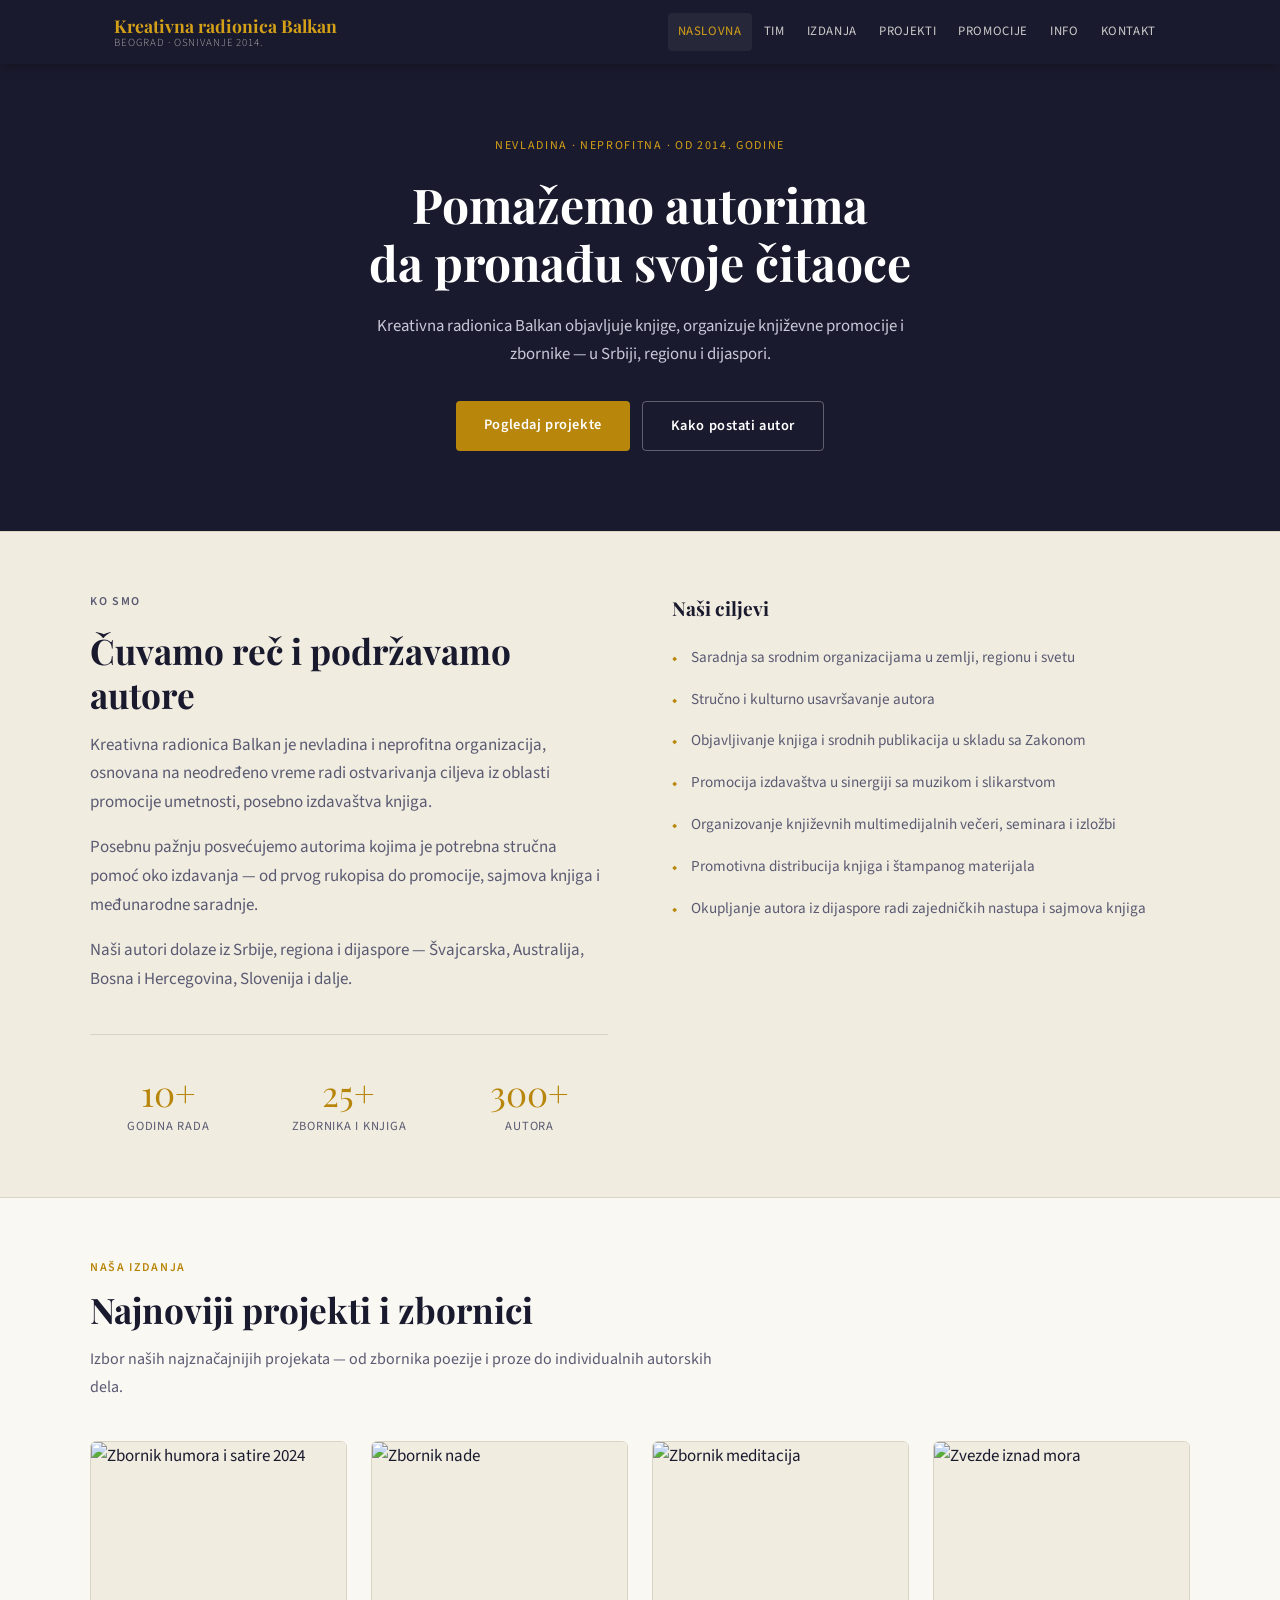
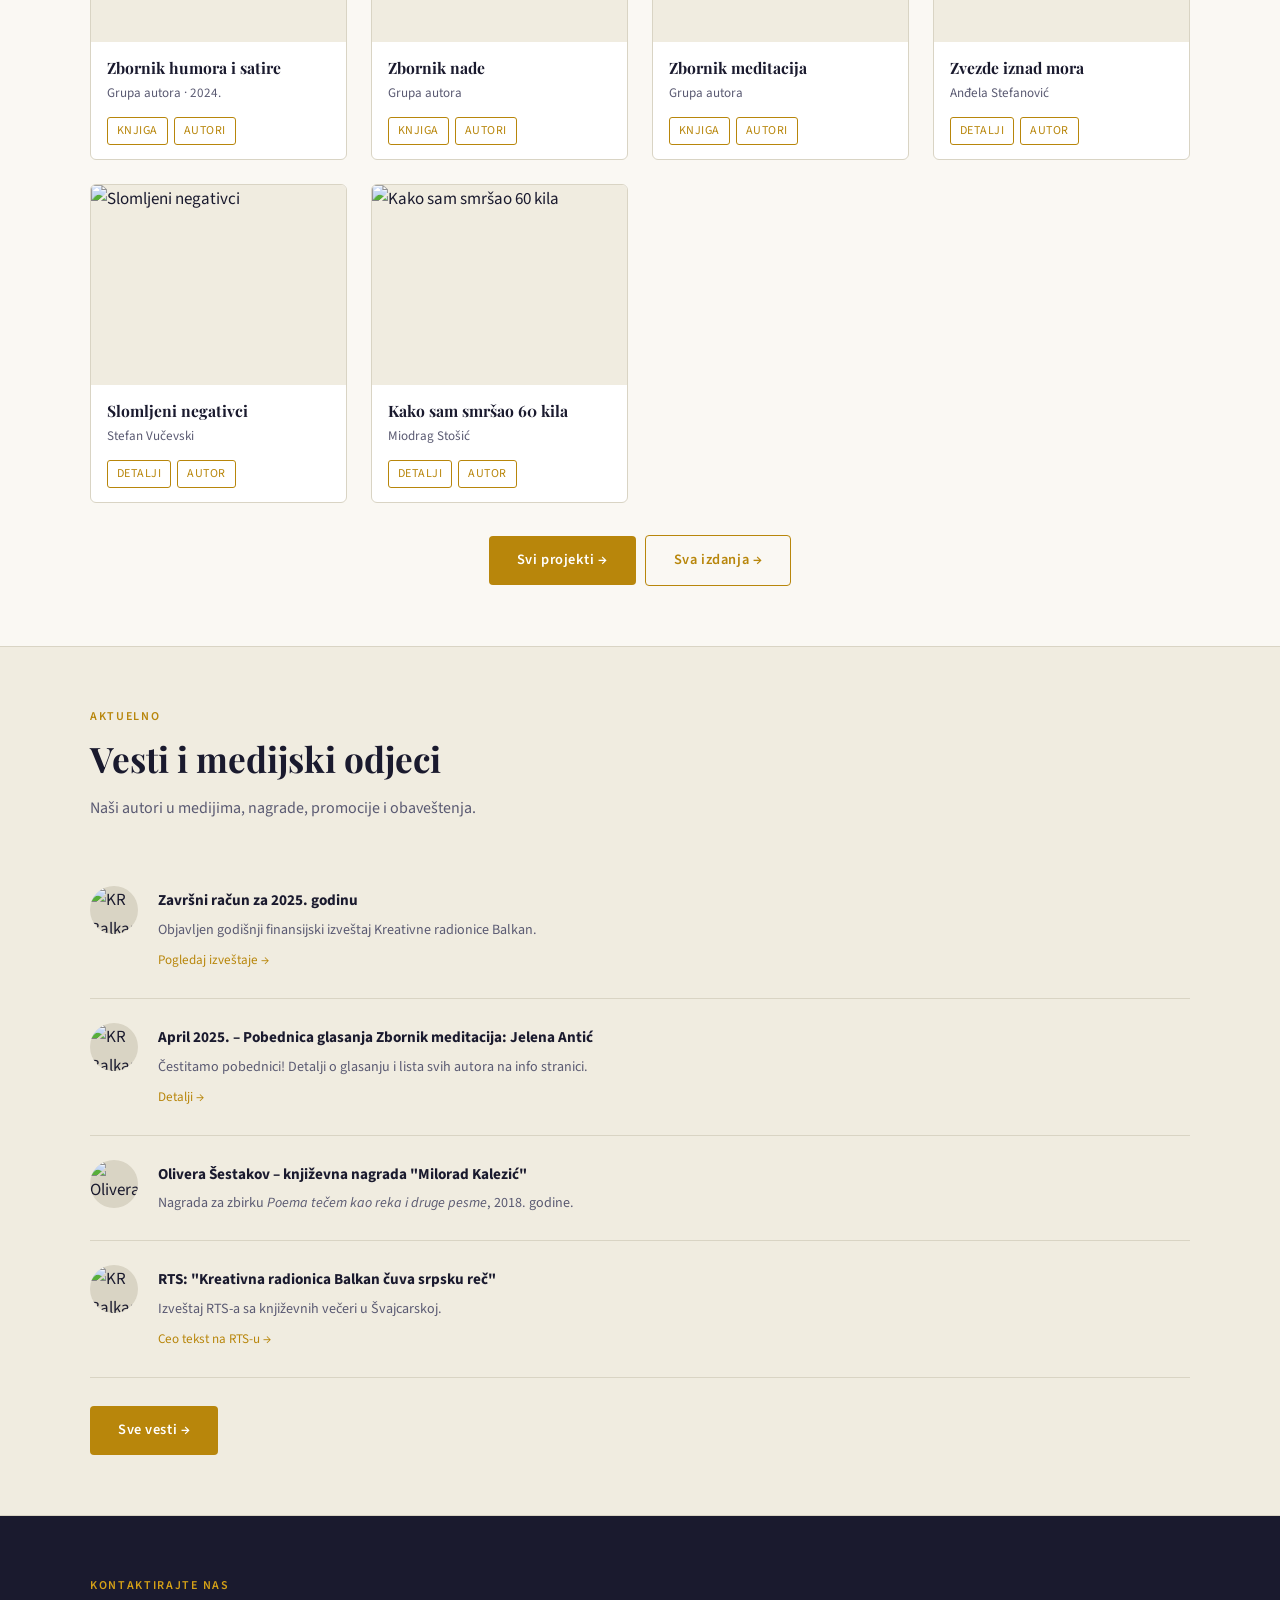
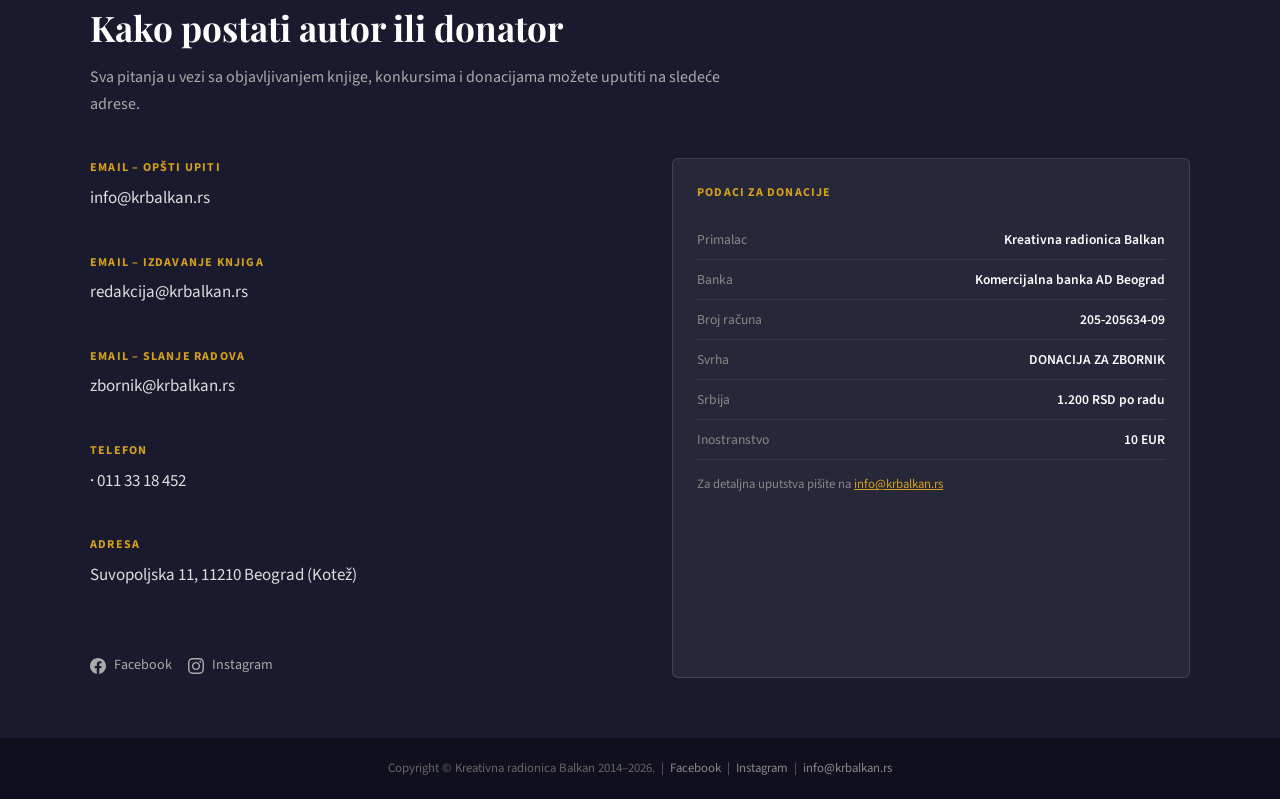
==== commit bee5b739: "Add files via upload" ====
--- a/index.html
+++ b/index.html
@@ -243,7 +243,7 @@
         <div class="contact-block"><h4>Email – opšti upiti</h4><a href="mailto:info@krbalkan.rs">info@krbalkan.rs</a></div>
         <div class="contact-block"><h4>Email – izdavanje knjiga</h4><a href="mailto:redakcija@krbalkan.rs">redakcija@krbalkan.rs</a></div>
         <div class="contact-block"><h4>Email – slanje radova</h4><a href="mailto:zbornik@krbalkan.rs">zbornik@krbalkan.rs</a></div>
-        <div class="contact-block"><h4>Telefon</h4><a href="tel:+381653318452">065 33 18 452</a> · <a href="tel:+381113318452">011 33 18 452</a></div>
+        <div class="contact-block"><h4>Telefon</h4><a href="tel:"></a> · <a href="tel:+381113318452">011 33 18 452</a></div>
         <div class="contact-block"><h4>Adresa</h4><span style="color:#ddd;">Suvopoljska 11, 11210 Beograd (Kotež)</span></div>
         <div class="social-row">
           <a class="social-link" href="https://www.facebook.com/kreativna.radionica.balkan/" target="_blank" rel="noopener">
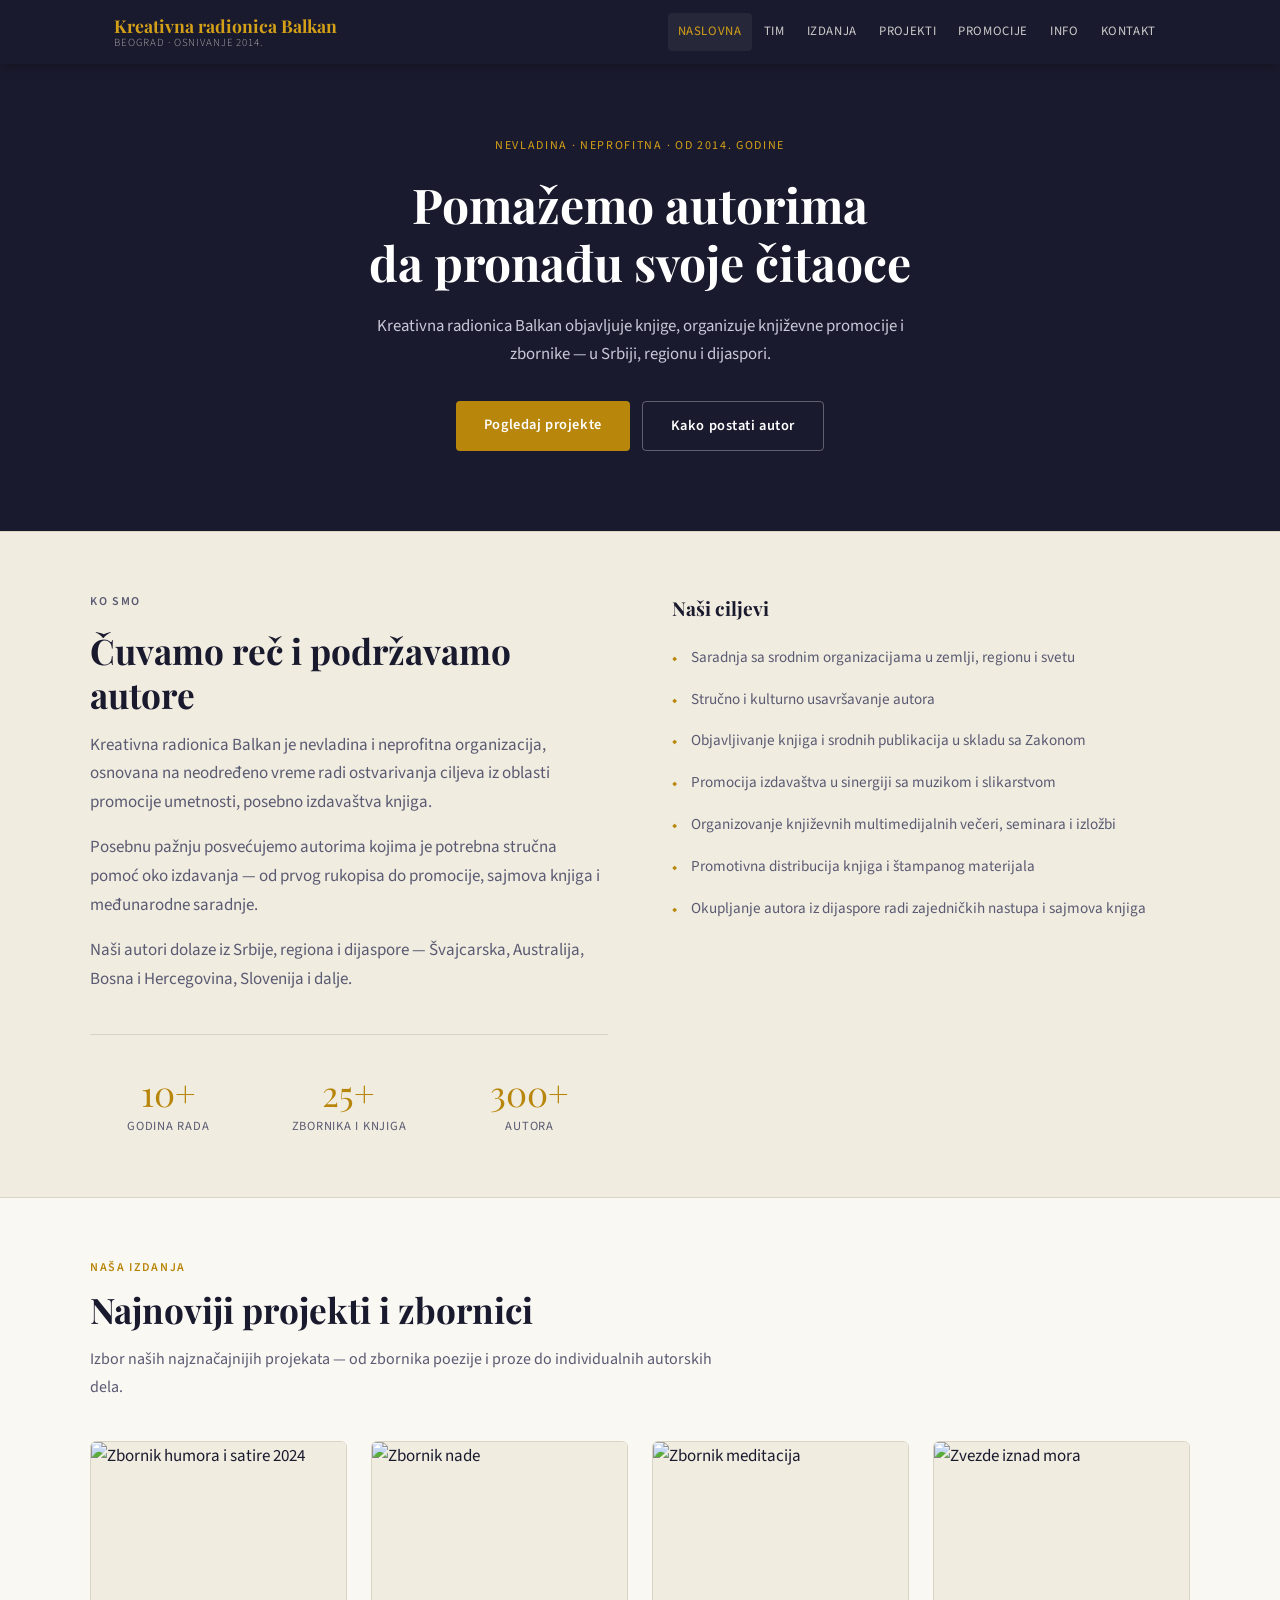
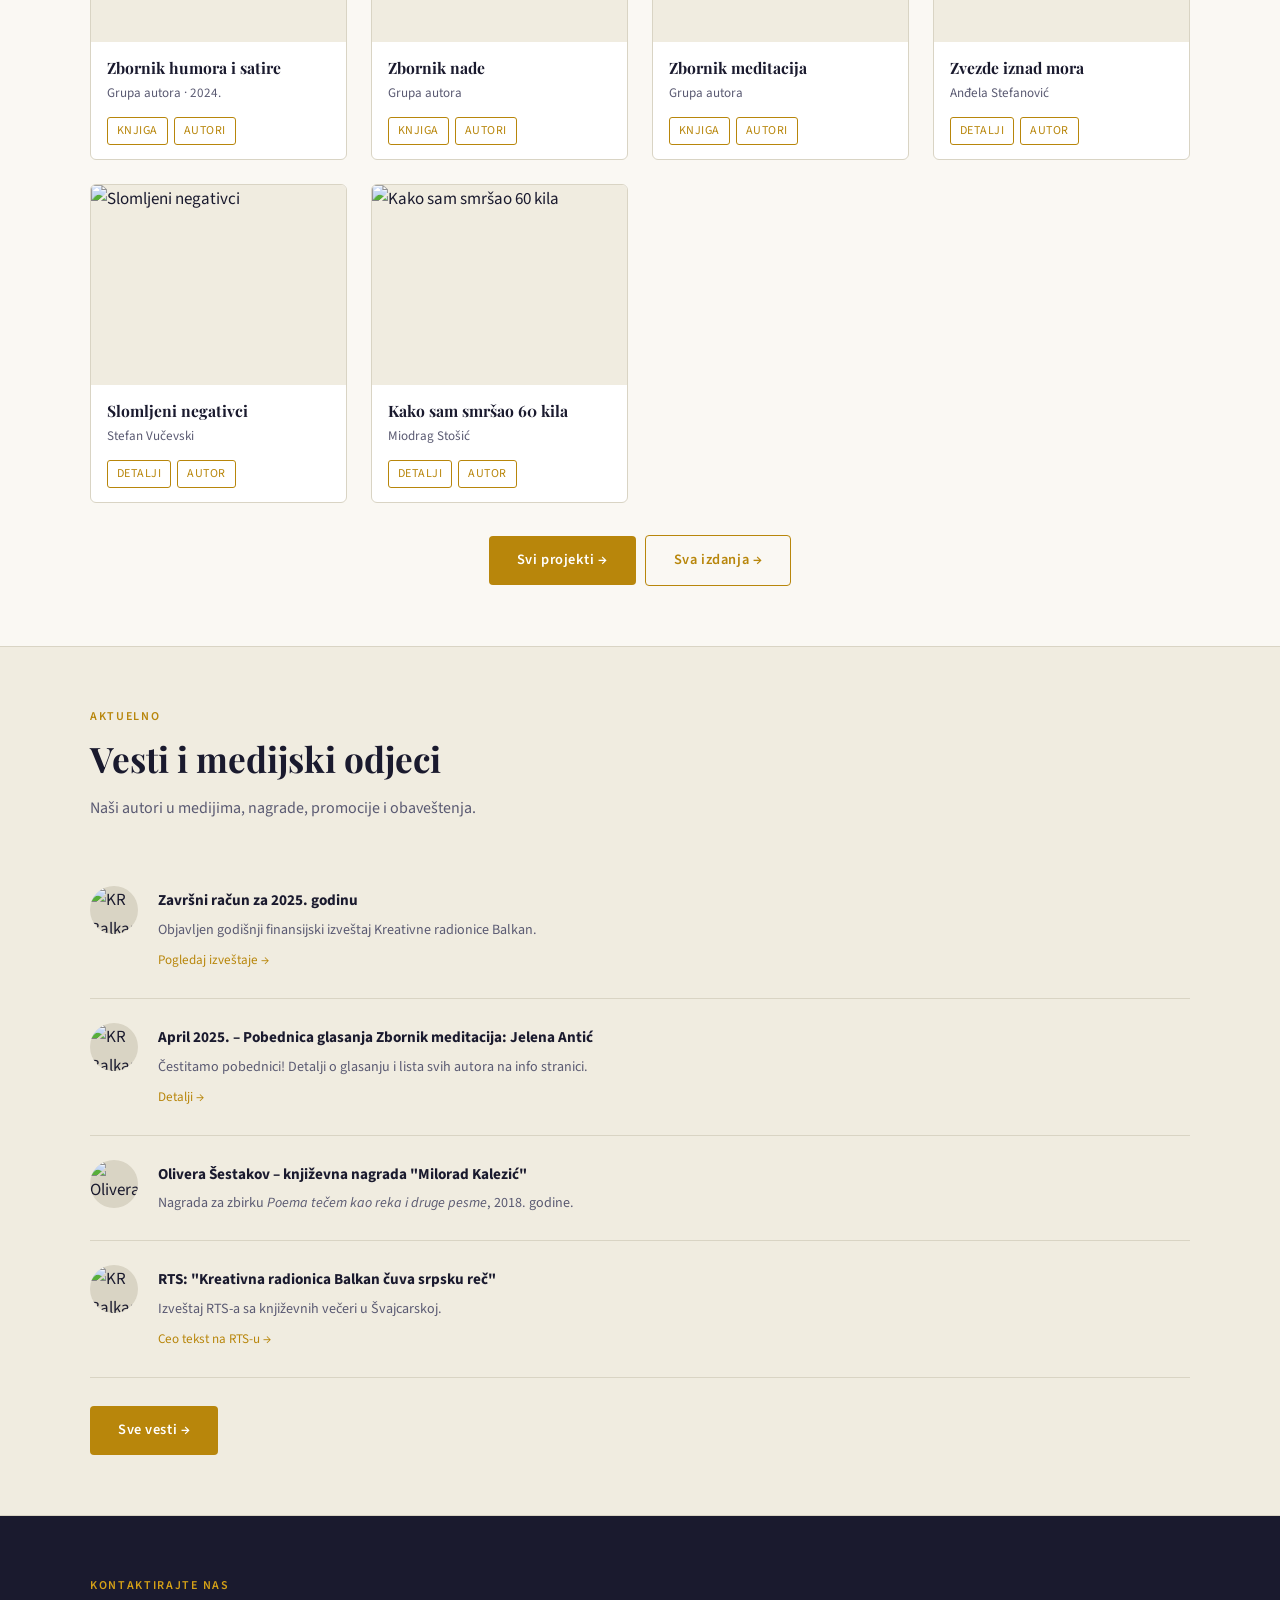
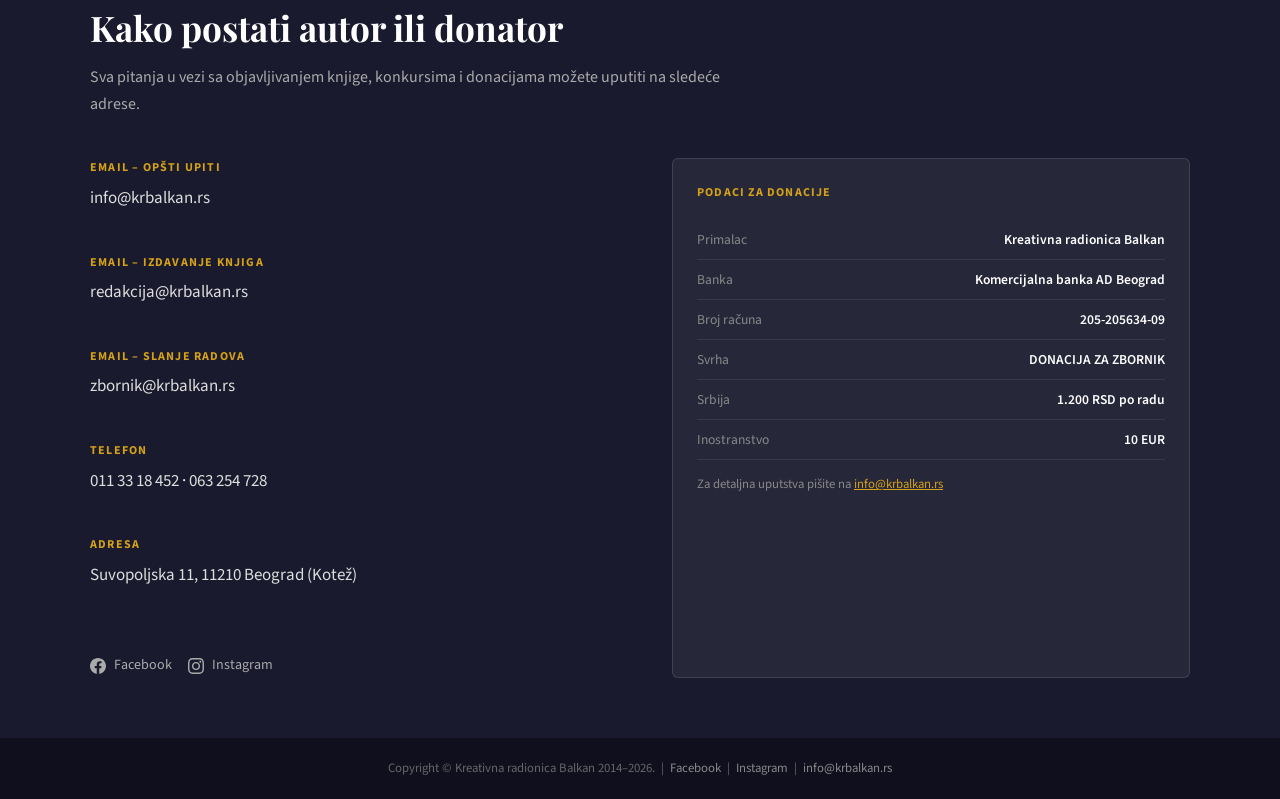
==== commit ad1eb357: "Add files via upload" ====
--- a/index.html
+++ b/index.html
@@ -243,7 +243,7 @@
         <div class="contact-block"><h4>Email – opšti upiti</h4><a href="mailto:info@krbalkan.rs">info@krbalkan.rs</a></div>
         <div class="contact-block"><h4>Email – izdavanje knjiga</h4><a href="mailto:redakcija@krbalkan.rs">redakcija@krbalkan.rs</a></div>
         <div class="contact-block"><h4>Email – slanje radova</h4><a href="mailto:zbornik@krbalkan.rs">zbornik@krbalkan.rs</a></div>
-        <div class="contact-block"><h4>Telefon</h4><a href="tel:"></a> · <a href="tel:+381113318452">011 33 18 452</a></div>
+        <div class="contact-block"><h4>Telefon</h4><a href="tel:+381113318452">011 33 18 452</a> · <a href="tel:+381632547128">063 254 728</a></div>
         <div class="contact-block"><h4>Adresa</h4><span style="color:#ddd;">Suvopoljska 11, 11210 Beograd (Kotež)</span></div>
         <div class="social-row">
           <a class="social-link" href="https://www.facebook.com/kreativna.radionica.balkan/" target="_blank" rel="noopener">
